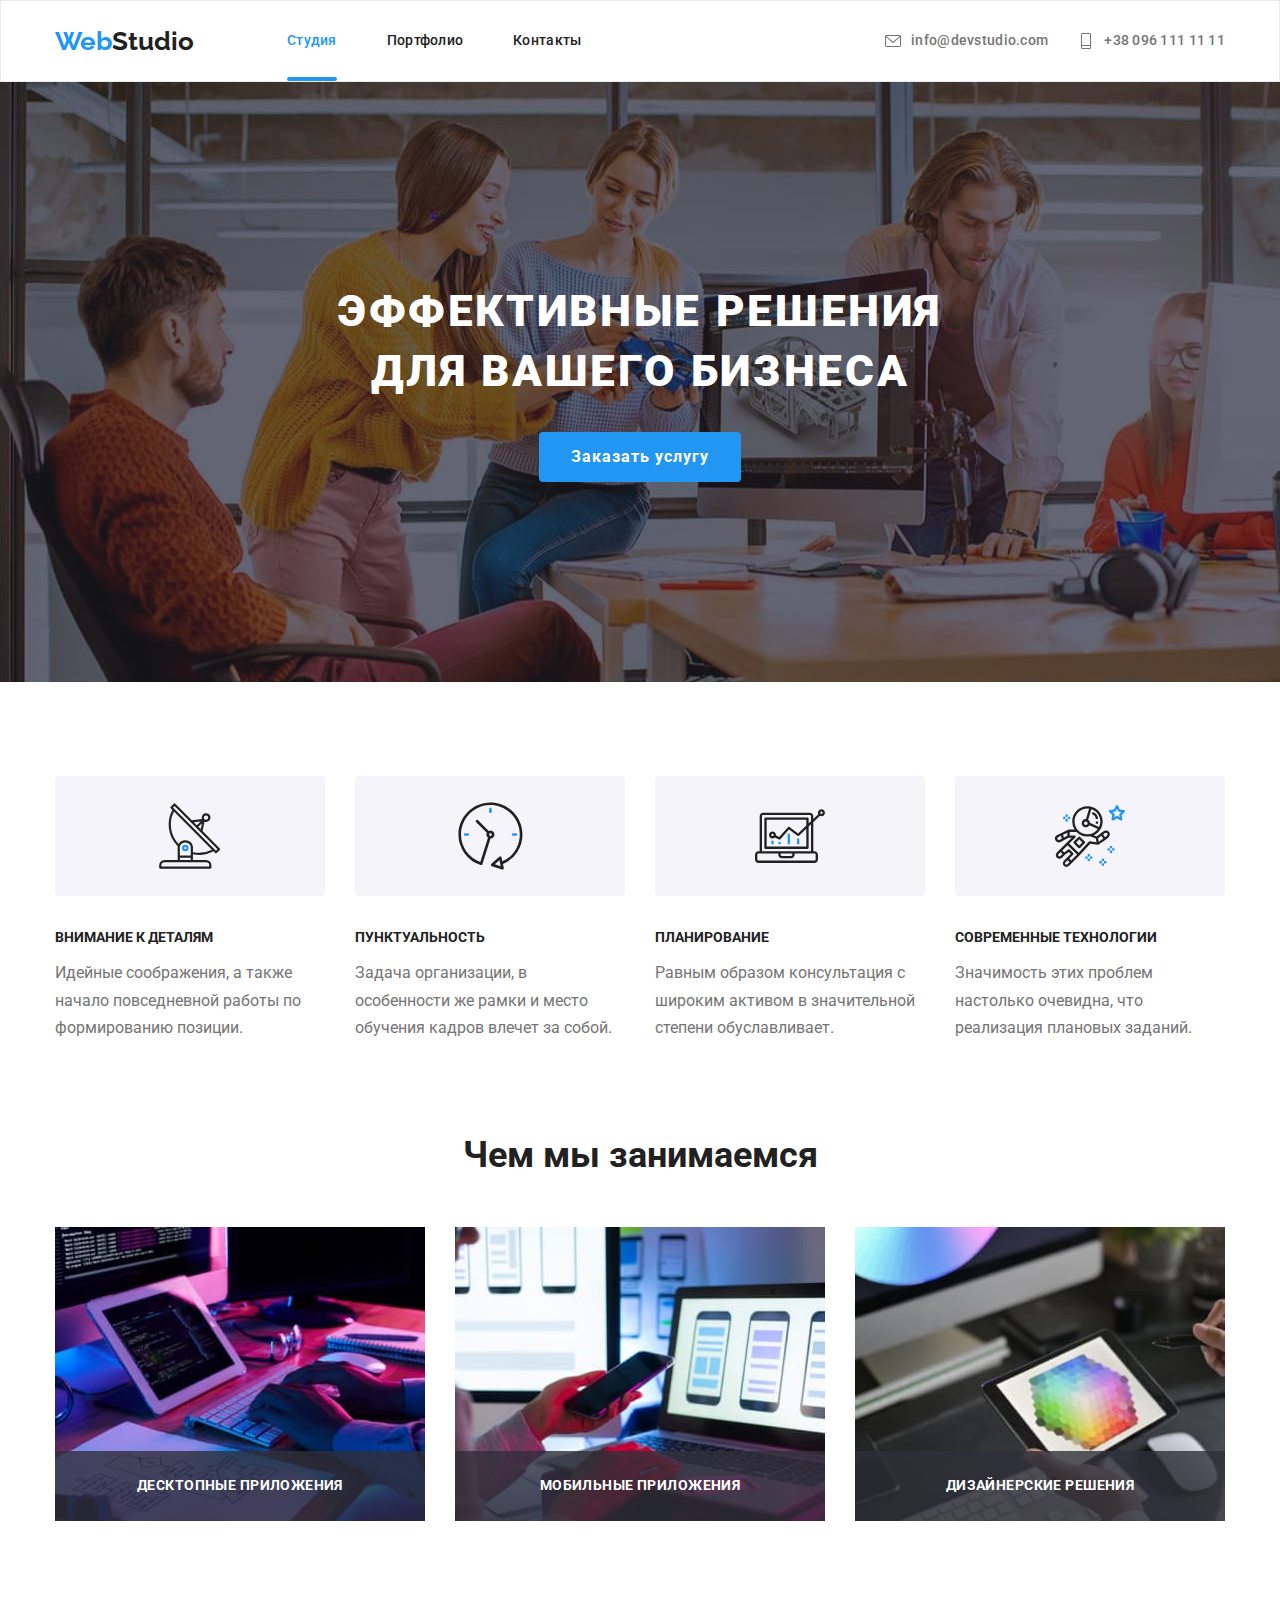
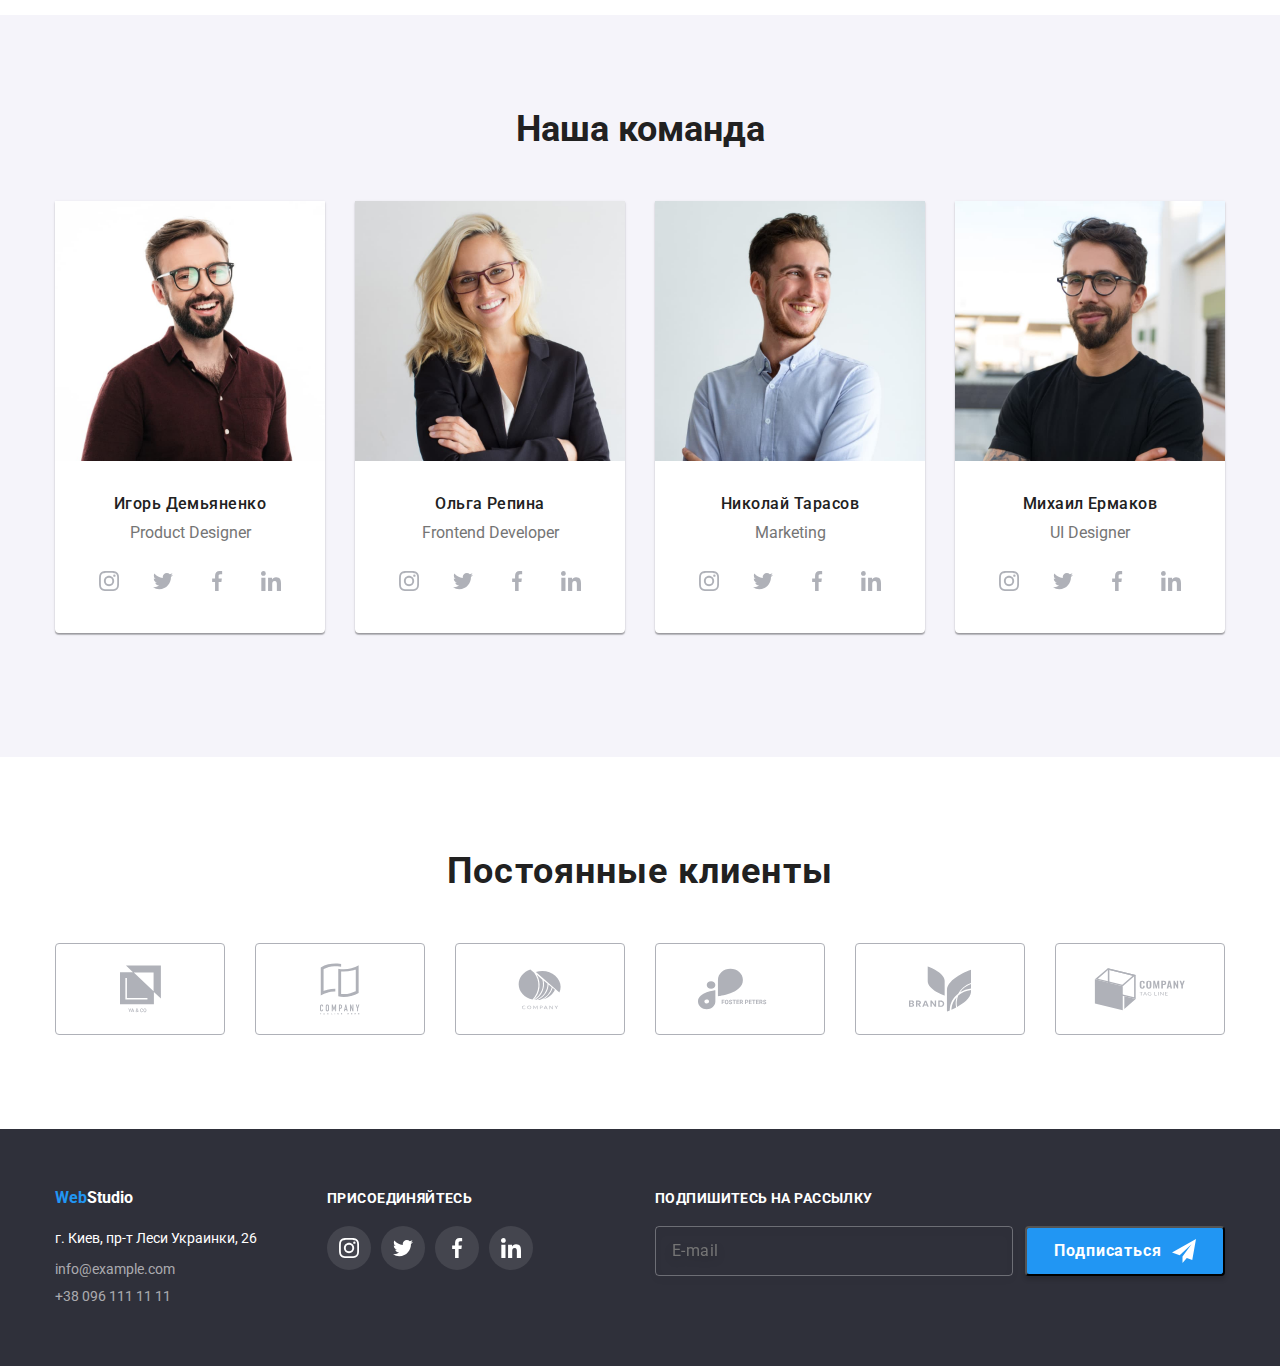
==== index.html @ fad398fa "ДЗ-7 (страница index)" ====
<!DOCTYPE html>
<html lang="ru">
<head>
    <meta charset="UTF-8">
    <meta http-equiv="X-UA-Compatible" content="IE=edge">
    <meta name="viewport" content="width=device-width, initial-scale=1.0">
    <title>WebStudio</title>
    <link href="https://fonts.googleapis.com/css2?family=Raleway:wght@700&family=Roboto:wght@400;500;700;900&display=swap"
     rel="stylesheet">
     <link rel="stylesheet" href="https://cdnjs.cloudflare.com/ajax/libs/modern-normalize/1.1.0/modern-normalize.min.css">
    <link rel="stylesheet" href="./css/styles.css" />
 </head>
            
     <body>
        <!-- Шапка сайта-->
        <header class="header">
            <div class="container page__container">
                <nav class="header__main-nav">
                        <a href="./index.html" class="header__logo"> <span class="header__logo-item">Web</span>Studio</a>

                        <ul class="header__site-nav">
                            <li class="site-nav__item"> <a href="./index.html" class="site-nav__link curent">Студия</a></li>
                            <li class="site-nav__item"> <a href="./portfolio.html" class="site-nav__link">Портфолио</a></li>
                            <li class="site-nav__item"> <a href="" class="site-nav__link">Контакты</a></li>
                        </ul>
                </nav> 

                <div class="contacts">
                    <ul class="header-contacts">
                        <li class="list">
                            <div class="mail">
                                <a href="mailto:info@devstudio.com" class="mail__link">
                                    <svg class="mail__icon" width="16" height="16">
                                        <use href="./images/symbol-defs.svg#icon-mail"></use>
                                    </svg>
                                    info@devstudio.com</a> 
                            </div>
                        </li>

                        <li class="list">
                            <div class="tel">
                                <a href="tel:+380961111111" class="tel__link">
                                    <svg class="tel__icon" width="16" height="16">
                                        <use href="./images/symbol-defs.svg#icon-tel"></use>
                                    </svg>
                                    +38 096 111 11 11
                                </a>
                            </div>
                        </li>
                    </ul>
                </div>
                
            </div>
        </header>
                
            <main>
                
            <!--Секция 1 (Hero)-->

                 <section class="hero">

                    <div class="container">

                        <h1 class="hero__title"> Эффективные решения для вашего бизнеса</h1>
                        <button data-modal-open type="button" class="hero__button">Заказать услугу</button>
                    </div>
                    
                 </section>

            <!--Секция 2: Преимущества компании-->

                <section class="benefits section">
                    
                    <div class="container">

                            <h2 class="benefits__title">Преимущества компании </h2>
                            <ul class="benefits__list list">
                                <li class="benefits__item">
                                    <div class="benefits__icon">
                                        <svg width="65.32" height="70">
                                            <use href="./images/symbol-defs.svg#icon-antena"></use>
                                        </svg>
                                    </div>
                                    <h3 class="benefits__subtitle">Внимание к деталям</h3>
                                    <p class="benefits__text">Идейные соображения, а также начало повседневной работы по формированию позиции.</p>
                                </li>
                            
                                <li class="benefits__item">
                                    <div class="benefits__icon">
                                        <svg width="66.96" height="70">
                                            <use href="./images/symbol-defs.svg#icon-clock"></use>
                                        </svg>
                                    </div>
                                    <h3 class="benefits__subtitle">Пунктуальность</h3>
                                    <p class="benefits__text">Задача организации, в особенности же рамки и место обучения кадров влечет за собой.</p>
                                </li>
                            
                                <li class="benefits__item">
                                    <div class="benefits__icon">
                                        <svg width="70" height="70">
                                            <use href="./images/symbol-defs.svg#icon-diagram"></use>
                                        </svg>
                                    </div>
                                    <h3 class="benefits__subtitle">Планирование</h3>
                                    <p class="benefits__text">Равным образом консультация с широким активом в значительной степени обуславливает.</p>
                                </li>
                            
                                <li class="benefits__item">
                                    <div class="benefits__icon">
                                        <svg width="70" height="70">
                                            <use href="./images/symbol-defs.svg#icon-astronaut"></use>
                                        </svg>
                                    </div>
                                    <h3 class="benefits__subtitle">Современные технологии</h3>
                                    <p class="benefits__text">Значимость этих проблем настолько очевидна, что реализация плановых заданий.</p>
                                </li> 
                            </ul>
                    </div>    
                </section>

               <!--Секция 3: Чем мы занимаемся-->

                <section class="feture section">

                    <div class="container">
                            <h2 class="feature__title">Чем мы занимаемся</h2>
                                <ul class="feature__list list">
                                    <li class="feature__pct">
                                        <div class="feature__card">
                                            <img src="./images/img1.jpg" class="feature__img" alt="картинка" width="370">
                                        
                                            <p class="feature__text">Десктопные приложения</p>
                                        </div>
                                    </li>
                                    <li class="feature__pct">
                                        <div class="feature__card">
                                            <img src="./images/img2.jpg" class="feature__img" alt="картинка" width="370">
                                            <p class="feature__text">Мобильные приложения</p>
                                        </div>
                                    </li>
                                    <li class="feature__pct">
                                        <div class="feature__card">
                                            <img src="./images/img3.jpg" class="feature__img" alt="картинка" width="370">
                                            <p class="feature__text">Дизайнерские решения</p>
                                        </div>
                                    </li>
                                </ul>
                    </div>

                </section>

            <!--Секция 3: Наша команда-->

                <section class="team section">

                     <div class="container">
                        <h2 class="team__title">Наша команда</h2>
                                <ul class="team__list list">
                                    <li class="team__item">
                                        <img src="./images/product-designer.jpg" alt="Product Designer" lang="en" width="270" class="team__pct">
                                        <h3 class="team__subtitle">Игорь Демьяненко</h3>
                                        <p class="team__contant" lang="en">Product Designer</p>
                                        <div class="social">
                                            <ul class="social__list">
                                                <li class="social__item">
                                                    <a href="" class="social__link">
                                                        <svg class="social__icon" width="20" height="20">
                                                            <use href="./images/symbol-defs.svg#icon-instagram"></use>
                                                        </svg>
                                                    </a>
                                                </li>
                                                <li class="social__item">
                                                    <a href="" class="social__link">
                                                            <svg class="social__icon" width="20" height="20">
                                                                <use href="./images/symbol-defs.svg#icon-twitter"></use>
                                                            </svg>
                                                    </a>
                                                </li>
                                                <li class="social__item">
                                                    <a href="" class="social__link">
                                                            <svg class="social__icon" width="20" height="20">
                                                                <use href="./images/symbol-defs.svg#icon-facebook"></use>
                                                            </svg>  
                                                    </a>
                                                </li>
                                                <li class="social__item">
                                                    <a href="" class="social__link">
                                                            <svg class="social__icon" width="20" height="20">
                                                                <use href="./images/symbol-defs.svg#icon-linkedin"></use>
                                                            </svg>
                                                        </a>
                                                </li>
                                            </ul>
                                        </div>
                                    </li>
                                    <li class="team__item">
                                        <img src="./images/frontend-developer.jpg" alt="Frontend Developer" lang="en" width="270" class="team__pct">
                                        <h3 class="team__subtitle">Ольга Репина</h3>
                                        <p class="team__contant" lang="en">Frontend Developer</p>
                                        <div class="social">
                                            <ul class="social__list">
                                                <li class="social__item">
                                                    <a href="" class="social__link">
                                                        <svg class="social__icon" width="20" height="20">
                                                            <use href="./images/symbol-defs.svg#icon-instagram"></use>
                                                        </svg>
                                                    </a>
                                                </li>
                                                <li class="social__item">
                                                    <a href="" class="social__link">
                                                        <svg class="social__icon" width="20" height="20">
                                                            <use href="./images/symbol-defs.svg#icon-twitter"></use>
                                                        </svg>
                                                    </a>
                                                </li>
                                                <li class="social__item">
                                                    <a href="" class="social__link">
                                                        <svg class="social__icon" width="20" height="20">
                                                            <use href="./images/symbol-defs.svg#icon-facebook"></use>
                                                        </svg>
                                                    </a>
                                                </li>
                                                <li class="social__item">
                                                    <a href="" class="social__link">
                                                        <svg class="social__icon" width="20" height="20">
                                                            <use href="./images/symbol-defs.svg#icon-linkedin"></use>
                                                        </svg>
                                                    </a>
                                                </li>
                                            </ul>
                                        </div>
                                    </li>
                                    <li class="team__item">
                                        <img src="./images/marketing.jpg" alt="Marketing" lang="en" width="270" class="team__pct">
                                        <h3 class="team__subtitle">Николай Тарасов</h3>
                                        <p class="team__contant" lang="en">Marketing</p>
                                        <div class="social">
                                            <ul class="social__list">
                                                <li class="social__item">
                                                    <a href="" class="social__link">
                                                        <svg class="social__icon" width="20" height="20">
                                                            <use href="./images/symbol-defs.svg#icon-instagram"></use>
                                                        </svg>
                                                    </a>
                                                </li>
                                                <li class="social__item">
                                                    <a href="" class="social__link">
                                                        <svg class="social__icon" width="20" height="20">
                                                            <use href="./images/symbol-defs.svg#icon-twitter"></use>
                                                        </svg>
                                                    </a>
                                                </li>
                                                <li class="social__item">
                                                    <a href="" class="social__link">
                                                        <svg class="social__icon" width="20" height="20">
                                                            <use href="./images/symbol-defs.svg#icon-facebook"></use>
                                                        </svg>
                                                    </a>
                                                </li>
                                                <li class="social__item">
                                                    <a href="" class="social__link">
                                                        <svg class="social__icon" width="20" height="20">
                                                            <use href="./images/symbol-defs.svg#icon-linkedin"></use>
                                                        </svg>
                                                    </a>
                                                </li>
                                            </ul>
                                        </div>
                                    </li>
                                    <li class="team__item">
                                        <img src="./images/ui-designer.jpg" alt="UI Designer" lang="en" width="270" class="team__pct">
                                        <h3 class="team__subtitle">Михаил Ермаков</h3>
                                        <p class="team__contant" lang="en">UI Designer</p>
                                        <div class="social">
                                            <ul class="social__list">
                                                <li class="social__item">
                                                    <a href="" class="social__link">
                                                        <svg class="social__icon" width="20" height="20">
                                                            <use href="./images/symbol-defs.svg#icon-instagram"></use>
                                                        </svg>
                                                    </a>
                                                </li>
                                                <li class="social__item">
                                                    <a href="" class="social__link">
                                                        <svg class="social__icon" width="20" height="20">
                                                            <use href="./images/symbol-defs.svg#icon-twitter"></use>
                                                        </svg>
                                                    </a>
                                                </li>
                                                <li class="social__item">
                                                    <a href="" class="social__link">
                                                        <svg class="social__icon" width="20" height="20">
                                                            <use href="./images/symbol-defs.svg#icon-facebook"></use>
                                                        </svg>
                                                    </a>
                                                </li>
                                                <li class="social__item">
                                                    <a href="" class="social__link">
                                                        <svg class="social__icon" width="20" height="20">
                                                            <use href="./images/symbol-defs.svg#icon-linkedin"></use>
                                                        </svg>
                                                    </a>
                                                </li>
                                            </ul>
                                        </div>
                                    </li>
                                </ul>
                        </div>

                </section>

                <section class="clients section">
                    <div class="container">
                            <h2 class="clients__title">Постоянные клиенты</h2>
                        
                            <ul class="clients__list">
                                <li class="clients__item">
                                    <a href="client1" class="client__link">
                                        <svg class="clients-icon" width="41" >
                                            <use href="./images/symbol-defs.svg#icon-company1"></use>
                                        </svg>
                                    </a>
                                </li>
                                <li class="clients__item">
                                    <a href="client2" class="client__link">
                                        <svg class="clients-icon" width="40">
                                            <use href="./images/symbol-defs.svg#icon-company2"></use>
                                        </svg>
                                    </a>
                                </li>
                                <li class="clients__item">
                                    <a href="client3" class="client__link">
                                        <svg class="clients-icon" width="43.46">
                                            <use href="./images/symbol-defs.svg#icon-company3"></use>
                                        </svg>
                                    </a>
                                </li>
                                <li class="clients__item">
                                    <a href="client4" class="client__link">
                                        <svg class="clients-icon" width="84.44">
                                            <use href="./images/symbol-defs.svg#icon-company4"></use>
                                        </svg>
                                    </a>
                                </li>
                                <li class="clients__item">
                                    <a href="client5" class="client__link">
                                        <svg class="clients-icon" width="62.54">
                                            <use href="./images/symbol-defs.svg#icon-company5"></use>
                                        </svg>
                                    </a>
                                </li>
                                <li class="clients__item">
                                    <a href="client6" class="client__link">
                                        <svg class="clients-icon" width="93.79">
                                            <use href="./images/symbol-defs.svg#icon-company6"></use>
                                        </svg>
                                    </a>
                                </li>
                            </ul>
                        </div>

                </section>

             </main>
                
            <!--Футер-->

            <footer class="footer">

                <div class="container footer__container">
                        <div class="footer__footer-contacts">
                            <a class="footer__logo" href="./index.html"> <span class="footer__logo--white">Web</span>Studio</a>
                            <address>
                                <p class="footer__adress">г. Киев, пр-т Леси Украинки, 26</p>
                                
                                <ul class="footer__list">
                                    <li class="footer__mail"><a href="info@example.com" class="footer__mail--item">info@example.com</a></li>
                                    <li class="footer__tel"><a href="tel:+380961111111" class="footer__tel--item"> +38 096 111 11 11</a></li>
                                </ul>
                            </address>
                        </div>

                        <div class="footer__social">
                            <p class="footer__social--title">Присоединяйтесь</p>

                                
                                    <ul class="footer__social--list list">
                                        <li class="footer__social--item">
                                            <a href="" class="footer__social--link">
                                                <svg class="footer__social--icon" width="20" height="20">
                                                    <use href="./images/symbol-defs.svg#icon-instagram2"></use>
                                                </svg>
                                            </a>
                                        </li>
                                        
                                        <li class="footer__social--item">
                                            <a href="" class="footer__social--link">
                                                <svg class="footer__social--icon" width="20" height="20">
                                                    <use href="./images/symbol-defs.svg#icon-twitter2"></use>
                                                </svg>
                                            </a>
                                        </li>
                            
                                        <li class="footer__social--item">
                                            <a href="" class="footer__social--link">
                                                <svg class="footer__social--icon" width="20" height="20">
                                                    <use href="./images/symbol-defs.svg#icon-facebook"></use>
                                                </svg>
                                            </a>
                                        </li>
                                        
                                        <li class="footer__social--item">
                                            <a href="" class="footer__social--link">
                                                <svg class="footer__social--icon" width="20" height="20">
                                                    <use href="./images/symbol-defs.svg#icon-linkedin2"></use>
                                                </svg>
                                            </a>
                                        </li>
                                    </ul>
                                
                        </div>
                            <form>
                                <div class="footer__form">
                                    <div class="footer__sign">
                                        <strong class="footer__label">подпишитесь на рассылку</strong>
                                        <input type="email" name="email" id="sign-form" class="footer__input" placeholder="E-mail">
                                    </div>
                                    <button type="submit" class="footer__button">Подписаться
                                        <svg width="24" height="24" class="footer__icon">
                                            <use href="./images/symbol-defs.svg#icon-send"></use>
                                        </svg>
                                    </button>
                                </div>
                            </form>
                </div>
                
            </footer>

            <div data-modal class="backdrop is-hidden">
                <div class="modal">
                        <form class="form">
                            
                                <p class="modal-title">Оставьте свои данные, мы вам перезвоним</p>

                                <div class="form-field">
                                    <label for="name"> Имя</label>
                                    <input type="text" name="name" id="name" class="form-input">
                                    <svg class="modal-icon" width="18" height="18">
                                        <use href="./images/symbol-defs.svg#icon-person-black"></use>
                                    </svg>
                                </div>
                                <div class="form-field">
                                    <label for="tel">Телефон</label>
                                    <input type="tel" name="tel" id="tel" class="form-input">
                                    <svg class="modal-icon" width="18" height="18">
                                        <use href="./images/symbol-defs.svg#icon-phone-black"></use>
                                    </svg>
                                </div>
                                <div class="form-field">
                                    <label for="email">Почта</label>
                                    <input type="email" name="email" id="email" class="form-input">
                                    <svg class="modal-icon" width="18" height="18">
                                        <use href="./images/symbol-defs.svg#icon-email-black"></use>
                                    </svg>
                                </div>

                                <div class="form-field comment-input">
                                    <label for="comment">Коментарий</label>
                                    <textarea name="comment" id="comment" cols="30" rows="10" placeholder="Введите текст" class="comment-field"></textarea>
                                </div>

                                <div class="policy">
                                    <label class="policy-label">
                                        <input type="checkbox" class="checkbox" name="policy" value="policy">
                                        <span class="icon"></span>
                                        Соглашаюсь с рассылкой и принимаю&nbsp;
                                        <a href="" class="policy-link">Условия договора</a>
                                            
                                    </label>
                                </div>
                                
                                <button type="submit" class="submit-button">Отправить</button>
                        </form>

                    <button data-modal-close class="modal-button">
                        <svg class="icon-close" width="11" height="11">
                            <use href="./images/symbol-defs.svg#icon-close"></use>
                        </svg>
                    </button>

                </div>
            </div>

            <script src="./js/modal.js"></script>
     </body>

</html>
---- css/styles.css ----
:root {
  --primary-text-color: #757575;
  --title-text-color: #212121;
  --accent-color: #2196f3;
  --hero-title-color: #ffffff;
  --accent-background-color: #2f303a;
  --secondary-background-color: #f5f4fa;
  --link-color:rgba(255, 255, 255, 0.6);
  --header-border-color:#ECECEC;
  --svg-color:#AFB1B8;
  --card-border-color: #EEEEEE;

  --timing-function: cubic-bezier(0.4, 0, 0.2, 1);
  --transition-duration: 250ms;
}

html {
  box-sizing: border-box;
}

*::before,
*::after {
  box-sizing: inherit;
}

.container {
  width: 1200px;
  padding-left: 15px;
  padding-right: 15px;
  margin-left: auto;
  margin-right: auto;
}



* body {
  color: var(--primary-text-color);
  background-color: var(--hero-title-color);

  font-family: roboto, sans-serif;
  font-size: 16px;
}

.list {
  list-style: none;
} 

.section {
  padding-top: 94px;
  padding-bottom: 94px;

}

/* ----------Logo--------- */

.header__logo {
color: var(--title-text-color);
font-family: raleway;

font-weight: 700;
font-size: 26px;
line-height: 1.19;
text-decoration: none;

padding-top: 24px;
padding-bottom: 24px;
}

.header__logo-item {
  color: var(--accent-color);
}

/* ------------site-nav------------- */

.page__container {
  display: flex;
  align-items: center;
}

.header__site-nav {

  display: flex;
  
  margin-left: 93px;
  margin-top: 0px;
  margin-bottom: 0px;
  padding-left: 0px;

  list-style: none;
}

.site-nav__link {

  position: relative;
  transition-property: color;
  transition-duration: var(--transition-duration);
  transition-timing-function: var(--timing-function);

  display: block;
  padding-top: 32px;
  padding-bottom: 32px;

  color: var(--title-text-color);

  font-weight: 500;
  font-size: 14px;
  line-height: 1.14;
  letter-spacing: 0.02em;
  text-decoration: none;
}

.site-nav__link.curent::after {

  content: '';
  display: block;
  background-color: var(--accent-color);
  width: 100%;
  height: 4px;
  border-radius: 2px;

  position: absolute;
  left: 0px;
  bottom: 0px;
}

.header_site-nav .item:not(:last-child) {
  margin-right: 50px;
}

.site-nav__item:not(:last-child) {
  margin-right: 50px;
}

.header__main-nav {
  display: flex;
  align-items: center;
}

.site-nav__link:hover,
.site-nav__link:focus,
.site-nav__link.curent {
  color: var(--accent-color);
}

/* -------------Header-contacts-------------- */


.header-contacts {
  display: flex;
  list-style: none;
  align-items: center;
  fill: var(--primary-text-color);
  
  margin-top: 0px;
  margin-bottom: 0px;
  padding-left: 0px;
}

.mail__link,
.tel__link {
  color: var(--primary-text-color);

  font-weight: 500;
  font-size: 14px;
  line-height: 1.14px;
  letter-spacing: 0.02em;
  text-decoration: none;
  

  display: flex;
  align-items: center;

  padding-top: 32px;
  padding-bottom: 32px;

  transition-property: color;
  transition-duration: 250ms;
  transition-timing-function: var(--timing-function);
}

.mail {
  margin-right: 30px;
}

.mail__icon {
  margin-right: 10px;
  fill: currentColor;
 }
 
 .tel__icon {
   margin-right: 10px;
   fill: currentColor;
 }

  .mail__link:hover,
  .mail__link:focus,
  .tel__link:hover,
  .tel__link:focus {
  color: var(--accent-color);
}

.tel__icon, .mail__icon:hover,
.tel__icon, .mail__icon:focus {
  fill: currentColor;
}

.header {
  border: 1px solid var(--header-border-color);
}

.contacts {
  margin-left: auto;
}



/* --------------------Hero------------------ */

.hero {
  background-image: linear-gradient(
    rgba(47, 48, 58, 0.4),
    rgba(47, 48, 58, 0.4)
  ),
  url(../images/hero-background.jpg);

  max-width: 1600px;
  
  margin: 0 auto;
  text-align: center;
  padding-top: 200px;
  padding-bottom: 200px;

  background-size: cover;
  background-repeat: no-repeat;
} 


.hero__title {
  color: var(--hero-title-color);

  font-weight: 900;
  font-size: 44px;
  line-height: 1.36;
  text-align: center;
  letter-spacing: 0.06em;
  width: 696px;

  margin-top: 0px;
  margin-bottom: 30px;
  margin-left: auto;
  margin-right: auto;

  text-transform: uppercase;
} 

/*----------------- Hero buton ----------------*/


.hero__button {
  color: var(--hero-title-color);
  background-color: var(--accent-color);
  
  font-family: Roboto;
  font-weight: 700;
  font-size: 16px;
  line-height: 1.87;
  letter-spacing: 0.06em;
  border-radius: 4px;
  border: none;
  

  padding-left: 32px;
  padding-right: 32px;
  padding-top: 10px;
  padding-bottom: 10px;

  cursor: pointer;
}

/* -----------------преимущества ---------------*/

.benefits__title {
  display: none;
}

.benefits__list {
  display: flex;
  justify-content: center;

  margin-top: 0px;
  margin-bottom: 0px;
  padding-left: 0px;
  padding-right: 0px;
}

.benefits__item {
  width: 270px;
}

.benefits__item:not(:last-child) {
  margin-right: 30px;
}

  .benefits__subtitle {
    color: var(--title-text-color);
    
    margin-top: 0px;
    margin-bottom: 10px;

    font-size: 14px;
    line-height: 1.7;

    text-transform: uppercase;
  }

  .benefits__text {
    margin-top: 0px;
    margin-bottom: 0px;
  
    line-height: 1.71;
  }

  .benefits__icon {
    display: flex;
    justify-content: center;
    align-items: center;

    width: 270px;
    height: 120px;
    background-color: var(--secondary-background-color);
  
    margin-bottom: 30px;
  
    border-radius: 4px;
  }
  

/*----------- чем мы занимаемся ---------------*/

.feture {
  padding-top: 0px;
}

.feature__title {
  margin-top: 0px;
  margin-bottom: 50px;

  color: var(--title-text-color);

  font-weight: 700;
  font-size: 36px;
  line-height: 1.16;
  text-align: center;
}

.feature__list {
  display: flex;

  margin-top: 0px;
  margin-bottom: 0px;
  padding-left: 0px;
  padding-right: 0px;
}

.feature__pct {
  margin-right: 30px;
}

.feature__pct:nth-last-child(-n + 1) {
  margin-right: 0px;
}

.feature__img {
  display: block;
  max-width: 100%;
  height: auto;
}

.feature__card {
  position: relative;
  display: flex;
}

.feature__text {
  display: flex;
  justify-content: center;
  align-items: center;

  position: absolute;
  bottom: 0;
  background-color: rgba(47, 48, 58, 0.8);
  width: 370px;
  height: 70px;
  margin-top: 0px;
  margin-bottom: 0px;
  width: 100%;


  font-weight: 700;
  font-size: 14px;
  line-height: 1.14;
  letter-spacing: 0.03em;
  text-transform: uppercase;
  color: var(--hero-title-color)
}


/* -------------Наша команда----------- */

.team {
  background-color: var(--secondary-background-color);
}

.team__title {
  margin-top: 0px;
  margin-bottom: 50px;
  text-align: center;

  color: var(--title-text-color);

  font-weight: 700;
  font-size: 36px;
  line-height: 1.16;
}

.team__list {
  display: flex;
  justify-content: center;
  text-align: center;
 
  margin-top: 0px;
  margin-bottom: 0px;
  padding-left: 0px;

  padding-bottom: 30px;
}

.team__item {
  padding-bottom: 30px;
  box-shadow: 0px 1px 3px rgba(0, 0, 0, 0.12),
  0px 1px 1px rgba(0, 0, 0, 0.14),
  0px 2px 1px rgba(0, 0, 0, 0.2);
  border-radius: 0px 0px 4px 4px;
  background-color: var(--hero-title-color);
}

.team__item:not(:last-child) {
  margin-right: 30px;
}

  .team__subtitle {
    margin-bottom: 10px;
    margin-top: 0px;

    color: var(--title-text-color);
  
    font-weight: 500;
    font-size: 16px;
    line-height: 1.18;
    text-align: center;
    letter-spacing: 0.03em;
  }

  .team__contant {
    font-weight: 400;
    font-size: 16px;
    line-height: 1.18;
    margin-top: 0px;
    margin-bottom: 16px;
  }

  .team__pct {
    margin-bottom: 30px;
  }

  .social__list {
    display: flex;
    justify-content: center;
    padding-left: 0px;
    list-style: none;
  }

  .social__item + .social__item {
    margin-left: 10px;
    }

    .social__link {
      width: 44px;
      height: 44px;
      border-radius: 50%;
      display: flex;
      align-items: center;
      justify-content: center;
      color: var(--svg-color);
    
      transition-property: color, background-color;
      transition-duration: var(--transition-duration);
      transition-timing-function: var(--timing-function);
    }

    .social__icon {
      fill:currentColor;
    }

    .social__link:hover,
    .social__link:focus {
    background-color: var(--accent-color);
    color: var(--hero-title-color);
    }

/* ----------Section clietns-------- */

.clients__title {
  margin-top: 0px;
  margin-bottom: 50px;

  font-weight: 700;
  font-size: 36px;
  line-height: 1.16;
  text-align: center;
  letter-spacing: 0.03em;

  color: var(--title-text-color);
}

.clients__list {
  display: flex;
  justify-content: center;
  list-style: none;

  margin-top: 0px;
  margin-bottom: 0px;
  padding-left: 0px;
}

.clients__item {
  margin-right: 30px;
  margin-top: 0px;
  margin-bottom: 0px;
}

.clients__item:last-child {
  margin-right: 0px;
}

.client__link {
  transition-property: border, color;
  transition-duration: var(--transition-duration);
  transition-timing-function: var(--timing-function);
  
  display: flex;
  justify-content: center;
  
  width: 170px;
  height: 92px;
  left: 215px;
  top: 2493px;
  
  color: var(--svg-color);
  border: 1px solid var(--svg-color);
  border-radius: 4px;
  }

  .clients-icon {
    fill: currentColor;
  }

  .client__link:hover,
  .client__link:focus {
  border-color: var(--accent-color);
  color:var(--accent-color);
  }


/*---------------- Футер -------------*/


.footer {
  background-color: var(--accent-background-color);
  padding-top: 60px;
  padding-bottom: 60px;
}

.footer__container {
  display: flex;
  align-items: baseline;
}

.footer__logo {
  font-weight: 700;
  text-decoration: none;
  color: var(--hero-title-color);
  display: inline-block;

  margin-top: 0px;
  margin-bottom: 20px;
  padding-top: 0px;
  padding-bottom: 0px;

  margin-top: 0px;
}

.footer__logo--white {
  color: var(--accent-color);
  margin-top: 0px;
}

.footer__adress {
  color: var(--hero-title-color);

  font-style: normal;
  font-weight: 400;

  font-size: 14px;
  line-height: 1.7;

  margin-top: 0px;
  margin-bottom: 9px;
}

.footer__list {
  margin-top: 0px;
  margin-bottom: 0px;
  list-style: none;
  padding-left: 0px;
}

.footer__mail--item,
.footer__tel--item {
  display: inline-block;
  transition-property: color;
  transition-duration: var(--transition-duration);
  transition-timing-function: var(--timing-function);

  color: var(--link-color);

  font-style: normal;
  font-weight: 400;

  font-size: 14px;
  line-height: 1.17;

  text-decoration: none;
}

.footer__mail--item:hover,
.footer__mail--item:focus {
  color: var(--accent-color);
}

.footer__tel--item:hover,
.footer__tel--item:focus {
  color: var(--accent-color);
}

.footer__mail {
  margin-bottom: 9px;
}

.footer__footer-contacts {
  margin-right: 70px;
  }

.footer__social {
  justify-content: center;
  margin-right: auto;
}

.footer__social--title {
  color: var(--hero-title-color);

  font-weight: 700;
  font-size: 14px;
  line-height: 16px;
  letter-spacing: 0.03em;
  text-transform: uppercase;

  margin-top: 0px;
  margin-bottom: 20px;
}

.footer__social--list {
  display: flex;
  
  margin-top: 0px;
  margin-bottom: 0px;
  padding-left: 0px;
}

.footer__social--link {
  display: flex;
  align-items: center;
  justify-content: center;

  transition-property: background-color;
  transition-duration: var(--transition-duration);
  transition-timing-function: var(--timing-function);

  width: 44px;
  height: 44px;
  border-radius: 50%;

  cursor: pointer;

  background-color: rgba(255, 255, 255, 0.1);
}

.footer__social--link:hover,
.footer__social--link:focus {
  background-color: var(--accent-color);
}

.footer__social--item:not(:last-child) {
  margin-right: 10px;
}

.footer__social--item {
  justify-content: center;
  margin-right: auto;
}

.footer__social--icon {
  fill: var(--hero-title-color);
}

.footer__form {
  display: flex;
  align-items: flex-end;
}

.footer__sign {
  width: 358px;
}

.footer__label {
  display: block;
  color: var(--hero-title-color);
  margin-bottom: 20px;

  font-weight: 700;
  font-size: 14px;
  line-height: 16px;
  letter-spacing: 0.03em;
  text-transform: uppercase;
}

.footer__input {
  padding-left: 16px;
  
   width: 358px;
   height: 50px;
  
   background-color: transparent;
   border: 1px solid rgba(255, 255, 255, 0.3);
   box-sizing: border-box;
   filter: drop-shadow(0px 4px 4px rgba(0, 0, 0, 0.15));
   border-radius: 4px;
   color: var(--hero-title-color);
  }

  .footer__input::placeholder {
    font-size: 16px;
    line-height: 1.25;
    letter-spacing: 0.03em;
  }

  .footer__button {
    display: flex;
    align-items: center;
    justify-content: center;
    margin-left: 12px;
    margin-top: 0px;
    margin-bottom: 0px;
    padding: 0 0;
  
    width: 200px;
    height: 50px;
  
    font-weight: 700;
    font-size: 16px;
    line-height: 1.87;
    letter-spacing: 0.06em;
  
    color: var(--hero-title-color);
    background-color: var(--accent-color);
  
    box-shadow: 0px 4px 4px rgba(0, 0, 0, 0.15);
    border-radius: 4px;
  
    cursor: pointer;
  }
  
  .footer__icon {
    margin-left: 10px;
  }



/* .footer {
  background-color: var(--accent-background-color);

  padding-top: 60px;
  padding-bottom: 60px;
}

.footer .logo {
  font-weight: 700;
  text-decoration: none;
  color: var(--hero-title-color);
  display: inline-block;

  margin-top: 0px;
  margin-bottom: 20px;
  padding-top: 0px;
  padding-bottom: 0px;
}

.logo-item {
  color: var(--accent-color);
  margin-top: 0px;
}

.footer-list {
  margin-top: 0px;
  margin-bottom: 0px;
  list-style: none;
  padding-left: 0px;
}

.adress {
  color: var(--hero-title-color);

  font-style: normal;
  font-weight: 400;

  font-size: 14px;
  line-height: 1.7;

  margin-top: 0px;
  margin-bottom: 9px;
}

.footer .mail,
.tel {
  transition-property: color;
  transition-duration: var(--transition-duration);
  transition-timing-function: var(--timing-function);

  color: var(--link-color);

  font-style: normal;
  font-weight: 400;

  font-size: 14px;
  line-height: 1.17;

  display: inline-block;
}

.footer .mail:hover,
.footer .mail:focus {
  color: var(--accent-color);
}

.footer .tel:hover,
.footer .tel:focus {
  color: var(--accent-color);
}

.footer-mail {
  margin-bottom: 9px;
}



.footer-header {
  color: var(--hero-title-color);

  font-weight: 700;
  font-size: 14px;
  line-height: 16px;
  letter-spacing: 0.03em;
  text-transform: uppercase;

  margin-top: 0px;
  margin-bottom: 20px;
}

.footer-soc-list {
  display: flex;
  
  margin-top: 0px;
  margin-bottom: 0px;
  padding-left: 0px;
}

.footer-soc-link {
    transition-property: background-color;
    transition-duration: var(--transition-duration);
    transition-timing-function: var(--timing-function);

    width: 44px;
    height: 44px;
    border-radius: 50%;
    
    display: flex;
    align-items: center;
    justify-content: center;
    cursor: pointer;

    background-color: rgba(255, 255, 255, 0.1);
}

.footer-soc-link:hover,
.footer-soc-link:focus {
  background-color: var(--accent-color);
}

.footer-link-items:not(:last-child) {
  margin-right: 10px;
}

.footer-soc-items {
  justify-content: center;
  margin-right: auto;
}

.footer-container {
  display: flex;
  align-items: baseline;
}

.footer-contacts {
margin-right: 70px;
}

.footer-soc-icon {
  fill: var(--hero-title-color);
}

.sign-button {
  display: flex;
  align-items: center;
  justify-content: center;
  margin-left: 12px;
  margin-top: 0px;
  margin-bottom: 0px;
  padding: 0 0;

  width: 200px;
  height: 50px;

  font-weight: 700;
  font-size: 16px;
  line-height: 1.87;
  letter-spacing: 0.06em;

  color: var(--hero-title-color);
  background-color: var(--accent-color);

  box-shadow: 0px 4px 4px rgba(0, 0, 0, 0.15);
  border-radius: 4px;

  cursor: pointer;
}

.sign-icon {
  margin-left: 10px;
}

.footer-form {
  display: flex;
  align-items: flex-end;
}

.sign-form {
  width: 358px;
}

.call-to-action {
  display: block;
  color: var(--hero-title-color);
  margin-bottom: 20px;

  font-weight: 700;
  font-size: 14px;
  line-height: 16px;
  letter-spacing: 0.03em;
  text-transform: uppercase;
}

.sign-input {
padding-left: 16px;

 width: 358px;
 height: 50px;

 background-color: transparent;
 border: 1px solid rgba(255, 255, 255, 0.3);
 box-sizing: border-box;
 filter: drop-shadow(0px 4px 4px rgba(0, 0, 0, 0.15));
 border-radius: 4px;
 color: var(--hero-title-color);
}

.sign-form input::placeholder {
  font-size: 16px;
  line-height: 1.25;
  letter-spacing: 0.03em;
}
 */


/* --------------Portfolio -----------------*/

.portfolio-title {
  display: none;
}

/* -------------Кнопки ---------------*/

.button-list {
  display: flex;
  justify-content: center;

}

.button-list {
  list-style: none;
  margin-top: 0px;
  margin-bottom: 50px;
  padding-left: 0px;
  padding-right: 0px;
  }


.portfolio-button-list:not(:last-child) {
  margin-right: 8px;
}

.button-item {
  color: var(--title-text-color);
  cursor: pointer;
  background-color: var(--secondary-background-color);

  font-family: Roboto;
  font-weight: 500;
  font-size: 16px;
  line-height: 1.62;

  border-radius: 4px;
  padding-left: 22px;
  padding-right: 22px;
  padding-top: 6px;
  padding-bottom: 6px;

  border: none;

  transition-property: background-color, color, box-shadow;
  transition-duration: var(--transition-duration);
  transition-timing-function: var(--timing-function);
}


.button-item:focus,
.button-item:hover {
  color: var(--hero-title-color);
  background-color: var(--accent-color);
  box-shadow: 0px 3px 1px rgba(0, 0, 0, 0.1),
  0px 1px 2px rgba(0, 0, 0, 0.08),
  0px 2px 2px rgba(0, 0, 0, 0.12);
  border-radius: 4px;
}

.button-item.curent {
  color: var(--hero-title-color);
  background-color: var(--accent-color);
}

/* ---------Портфолио - карточки-------- */

.card-list {
  display: flex;
  flex-wrap: wrap;
  list-style: none;
  
  margin-top: 0px;
  margin-bottom: 0px;
  margin-left: 0px;
  padding-left: 0px;
}

.card-item {
  width: 370px;
  margin-right: 30px;
  margin-bottom: 30px;

  box-sizing: border-box;
}

.card-item:nth-child(3n) {
  margin-right: 0px;
}

.card-item:nth-last-child(-n + 3) {
  margin-bottom: 0px;
}

.card-pct {
  max-width: 100%;
  display: block;
  height: auto;

  margin: 0px;
  
}

.card-title {
  color: var(--title-text-color);

  font-weight: 700;
  font-size: 18px;
  line-height: 2;
  letter-spacing: 0.06em;

  margin-top: 0px;
  margin-bottom: 4px;
}

.card-text {
  font-size: 16px;
  line-height: 1.87;

  margin-top: 0px;
  margin-bottom: 0px;

  color: var(--primary-text-color);
}

.card-text-item {
border-left: 1px solid var(--card-border-color);
border-right: 1px solid var(--card-border-color);
border-bottom: 1px solid var(--card-border-color);

padding-top: 20px;
padding-bottom: 20px;
padding-left: 24px;
padding-right: 24px;
}

.card-link {
  list-style: none;
  text-decoration: none;
  display: block;

  transition-property: box-shadow;
  transition-duration: var(--transition-duration);
  transition-timing-function: var(--timing-function);
}

.card-link:hover,
.card-link:focus {
  background: var(--hero-title-color);
  box-sizing: border-box;
  box-shadow: 0px 1px 1px rgba(0, 0, 0, 0.12),
  0px 4px 4px rgba(0, 0, 0, 0.06),
  1px 4px 6px rgba(0, 0, 0, 0.16);
}

.product-thumb {
  position: relative;
  overflow: hidden;
}

.product-overlay {
  position: absolute;
  
  width: 100%;
  height: 100%;
  bottom: 0;
  background-color:rgba(33, 150, 243, 0.9);

  transition-property: visibility, transform;
  transform: translateY(100%);
  transition-duration: var(--transition-duration);
  transition-timing-function: var(--timing-function);
  visibility: hidden;
}

.product-description {
  display: flex;
  position: absolute;

  width: 100%;
  height: 100%;
  margin: 0;
  padding: 63px 24px;

  font-size: 18px;
  line-height: 1.55;
  letter-spacing: 0.03em;
  color: var(--hero-title-color);
  }
  
  .card-link:hover .product-overlay {
    transform: translateY(0);
    visibility: visible;
  }

  .card-link:focus .product-overlay {
    transform: translateY(0);
    visibility: visible;
  }

/* ---------Модальное окно------- */

.backdrop {
  position: fixed;
  top: 0;
  left: 0;
  width: 100%;
  height: 100%;
  background-color: rgba(0, 0, 0, 0.2);
}

.backdrop.is-hidden {
  opacity: 0;
  pointer-events: none;
  visibility: hidden;
  transition-timing-function: var(--timing-function);
  transition-duration: var(--transition-duration);
}

.backdrop.is-hidden .modal {
  transform: translate(-50%, -50%) scale(0.7);
}

.modal {
  transition-property: transform, scale;
  transition-duration: 250ms;
  animation-timing-function: var(--timing-function);

  position: absolute;
  top: 50%;
  left: 50%;
  transform: translate(-50%, -50%) scale(1);

  padding: 40px;
  width: 528px;
  min-height: 581px;
  background-color: var(--hero-title-color);

  background: var(--hero-title-color);
  box-shadow: 0px 1px 3px rgba(0, 0, 0, 0.12),
  0px 1px 1px rgba(0, 0, 0, 0.14),
  0px 2px 1px rgba(0, 0, 0, 0.2);
  border-radius: 4px;
}

/* -----------Форма-------------- */


.modal-button {
  transition-property: fill;
  transition-duration: 250ms;
  animation-timing-function: var(--timing-function);

  position: absolute;
  top: 8px;
  right: 8px;

  cursor: pointer;

  margin: 0px;
  padding: 0px;
  width: 30px;
  height: 30px;
  border-radius: 50%;
  background-color: var(--hero-title-color);
  border: 1px solid rgba(0, 0, 0, 0.1);
}

.modal-button:hover,
.modal-button:focus {
  fill: var(--accent-color);
}

.modal-title {
  margin-top: 0px;
  margin-bottom: 12px;

  font-weight: 700;
  font-size: 20px;
  line-height: 1.15;
  text-align: center;
  letter-spacing: 0.03em;
  color: var(--title-text-color);
}

textarea {
  resize: none;
}

/* --------------Формы подписки----------------- */


.form-field {
  display: flex;
  flex-direction: column;
  margin-bottom: 10px;
  position: relative;
}

.form-field input {
  transition-property: border-color;
  transition-duration: 250ms;
  animation-timing-function: var(--timing-function);

  margin-top: 0px;
  margin-bottom: 0px;
  
  width: 448px;
  height: 40px;

  border: 1px solid rgba(33, 33, 33, 0.2);
  box-sizing: border-box;
  border-radius: 4px;
}

.form-input {
  padding-left: 42px;
}

.form-field label {

  font-size: 12px;
  line-height: 1.16;
  letter-spacing: 0.01em;
}

.form-field label {
  margin-bottom: 4px;
}

.modal-icon {
  transition-property: fill;
  transition-duration: 250ms;
  animation-timing-function: var(--timing-function);

  position: absolute;
  top: 50%;
  left: 15px;
}

.form-input:focus + .modal-icon {
  fill: var(--accent-color);
}

.form-field input:focus {
  border-color: var(--accent-color);
  outline-color: var(--accent-color);
}

.form-field textarea::placeholder {
  font-weight: 400;
  font-size: 14px;
  line-height: 16px;
  letter-spacing: 0.01em;

  color: rgba(117, 117, 117, 0.5);
}

.comment-field {
  transition-property: outline-color, border-color;
  transition-duration: 250ms;
  animation-timing-function: var(--timing-function);

  width: 448px;
  height: 120px;

  padding: 12px 16px;
  
  border: 1px solid rgba(33, 33, 33, 0.2);
  box-sizing: border-box;
  border-radius: 4px; 
}

.comment-input {
  margin-bottom: 20px;
}

.comment-field:focus {
  outline-color: var(--accent-color);

}

/* ------------------политика----------------- */

.policy {
  display: flex;
  align-items: center;

  margin-top: 0px;
  margin-bottom: 30px;
}

.policy label {

  display: flex;
  align-items: center;
  margin-left: 8px;

  font-size: 14px;
  line-height: 1.71;
  letter-spacing: 0.03em;
}

.icon {
  margin-right: 8px;

  display: inline-block;
  width: 16px;
  height: 15px;

  border-radius: 2px;
  border: 2px solid var(--title-text-color);
cursor: pointer;
}

.checkbox:checked + .icon {
  background-color: var(--accent-color);
  background-image: url(../images/icon\ check.svg);
  background-size: contain;
  background-origin: border-box;
  border-color: var(--accent-color);
}

.checkbox:focus + .icon {
  border-color: #2196f3;
}

.checkbox {
    position: absolute;
    width: 1px;
    height: 1px;
    margin: -1px;
    border: 0;
    padding: 0;
    clip: rect(0 0 0 0);
    overflow: hidden;
}

.policy .policy-link {

  color: var(--accent-color);
}

/* -----------------Submit button---------------- */

.submit-button {
  display: flex;
  margin-right: auto;
  margin-left: auto;
  padding: 10px 56px;

  font-weight: 700;
  font-size: 16px;
  line-height: 1.85;
  letter-spacing: 0.06em;
  color: var(--hero-title-color);

  box-shadow: 0px 4px 4px rgba(0, 0, 0, 0.15);
  border-radius: 4px;

  background-color: var(--accent-color);
  border: none;
  cursor: pointer;
}
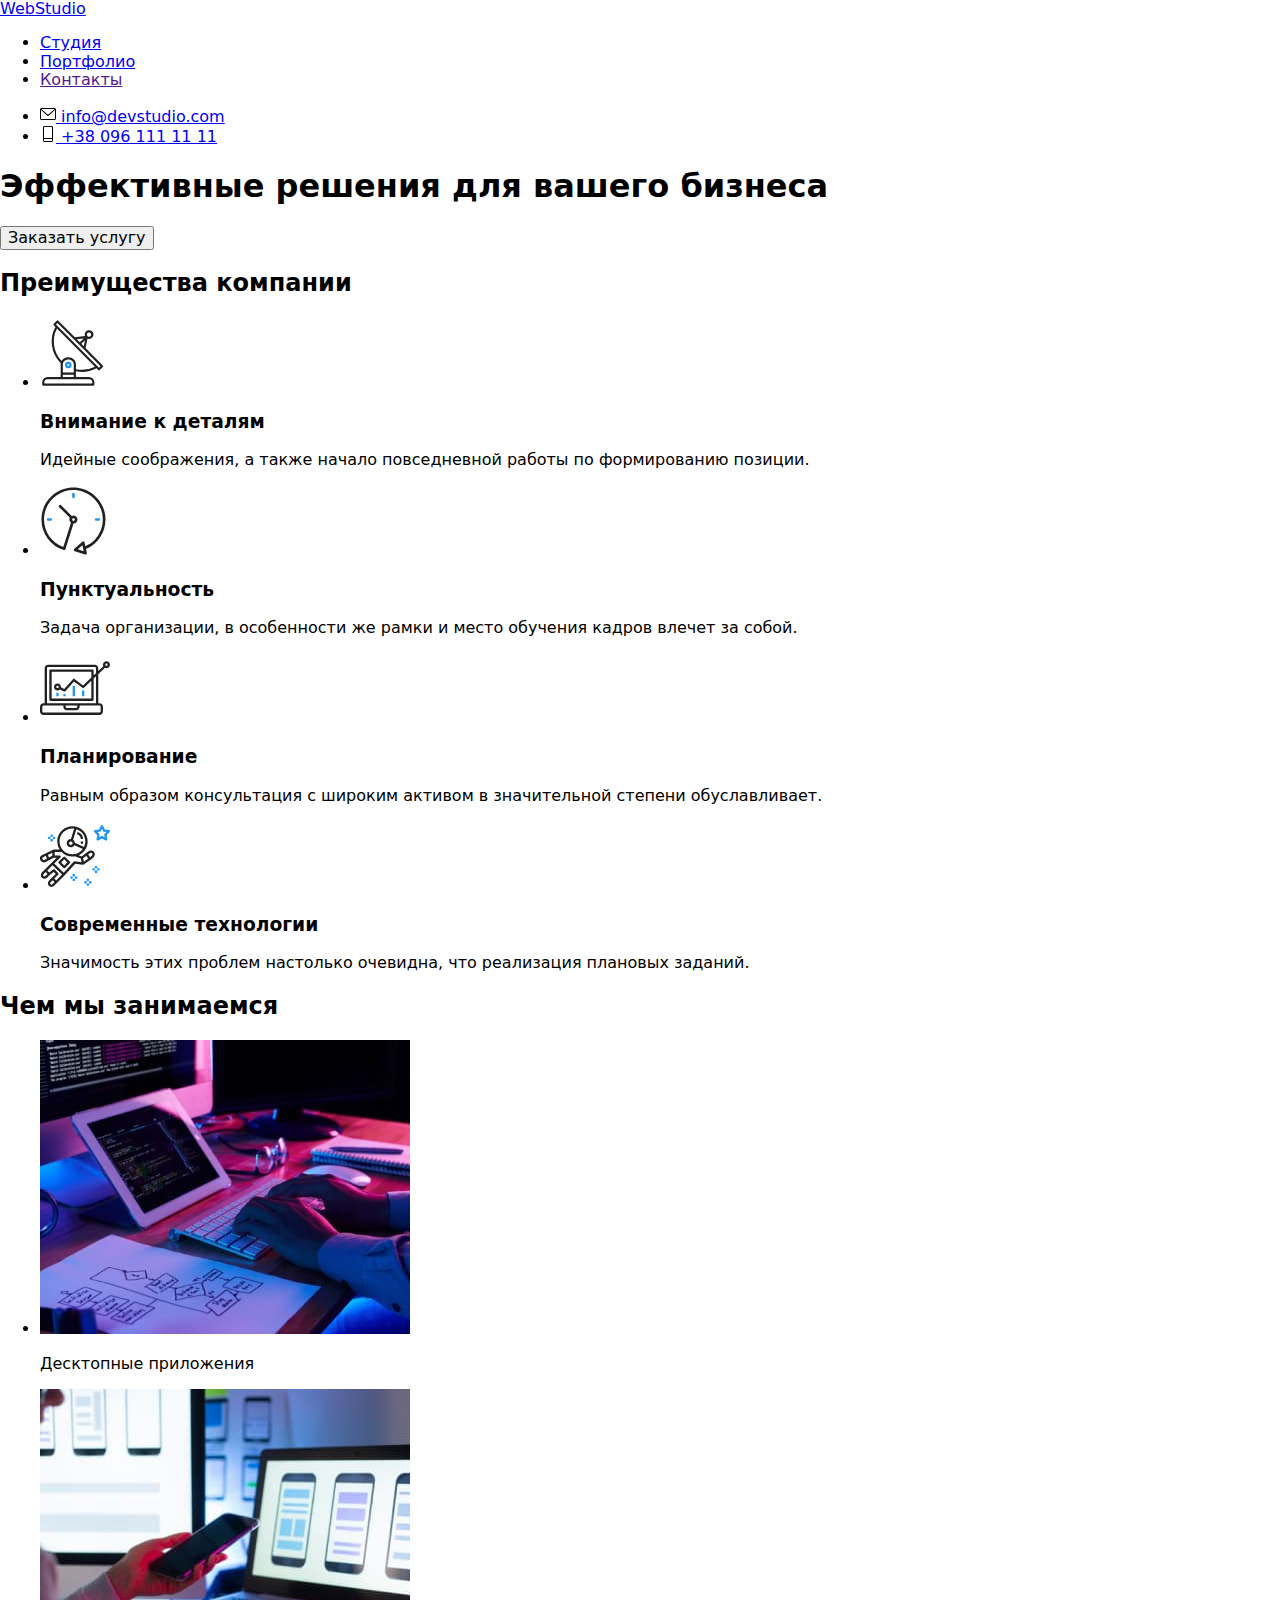
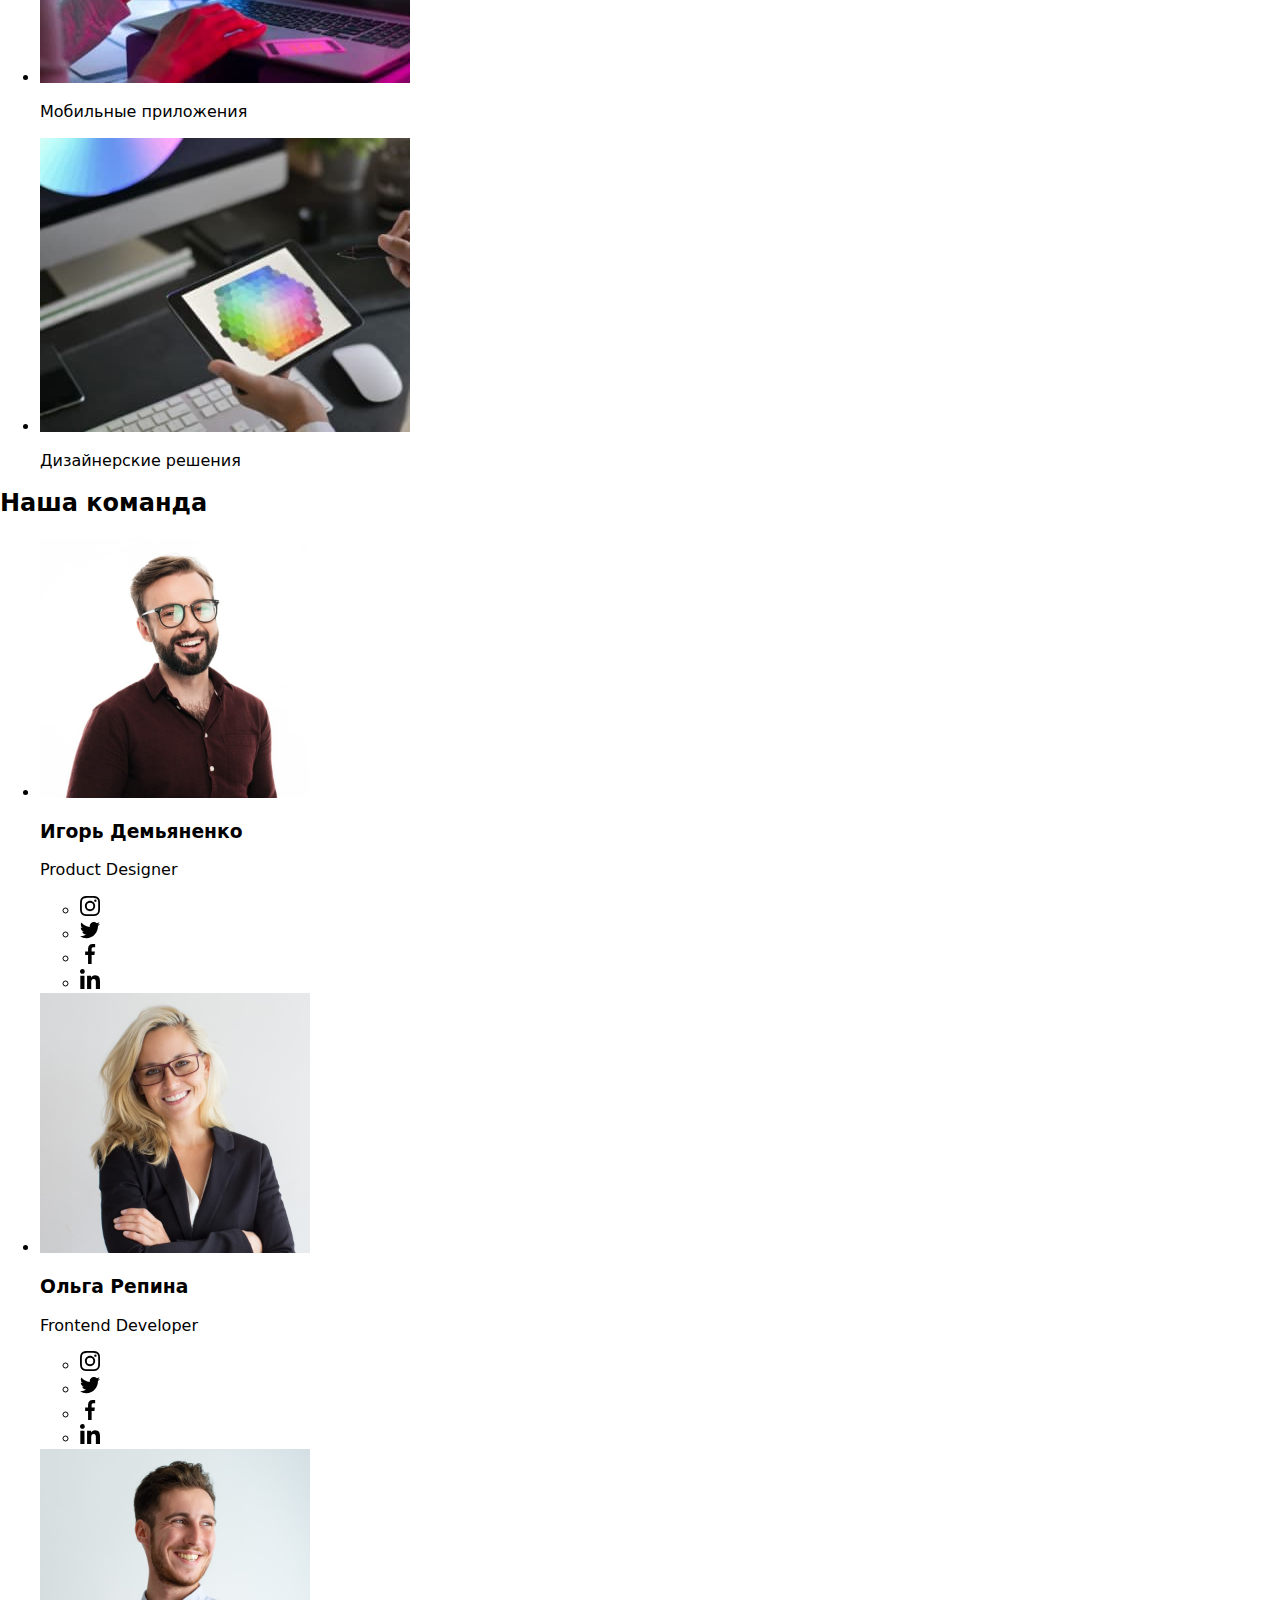
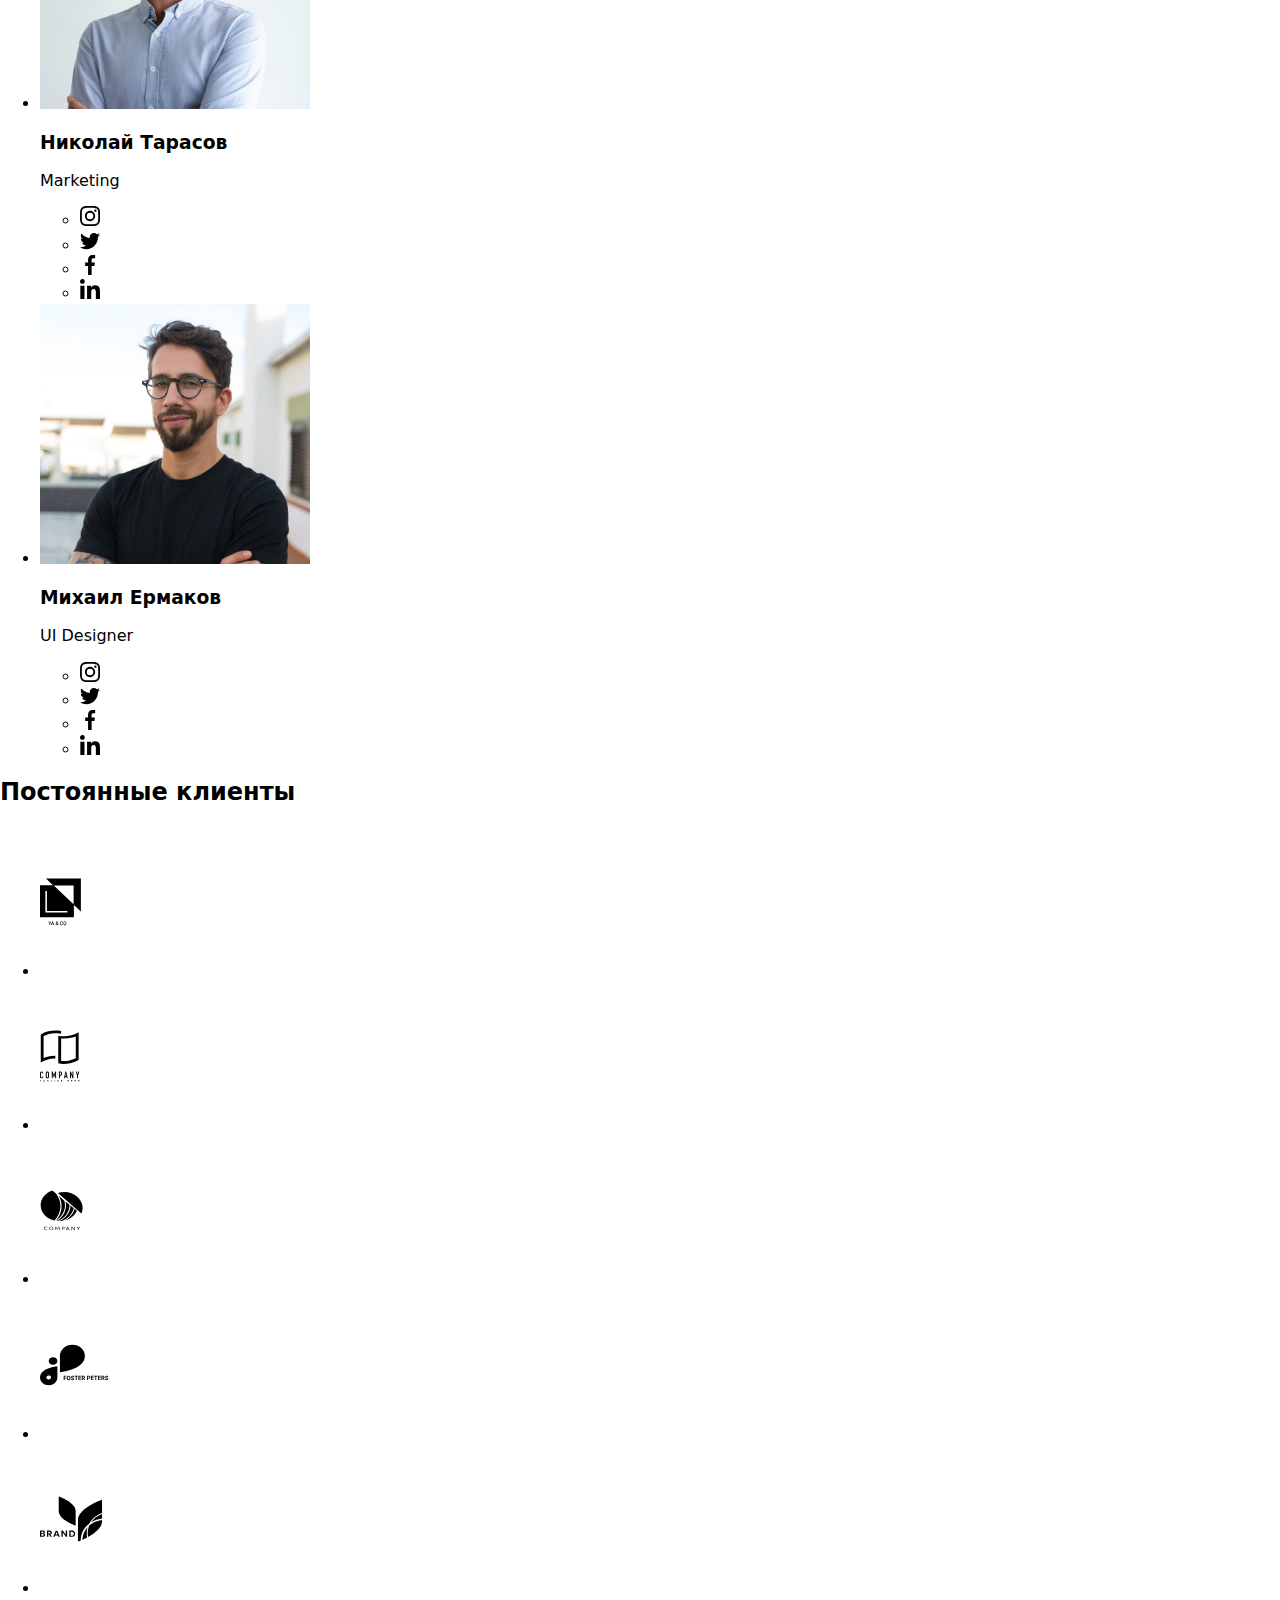
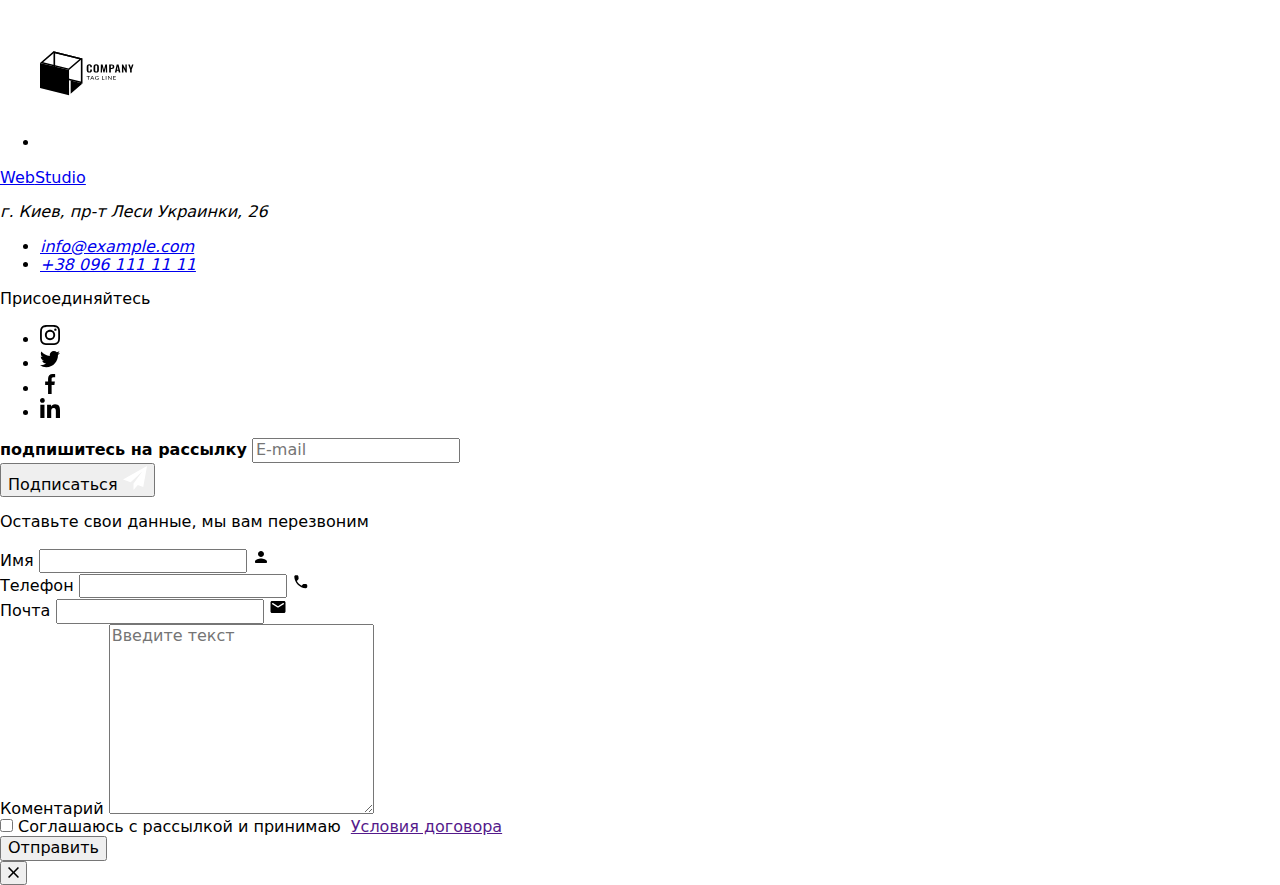
==== commit a018edcc: "ДЗ-7 препроцессоры (header)" ====
--- a/index.html
+++ b/index.html
@@ -8,7 +8,7 @@
     <link href="https://fonts.googleapis.com/css2?family=Raleway:wght@700&family=Roboto:wght@400;500;700;900&display=swap"
      rel="stylesheet">
      <link rel="stylesheet" href="https://cdnjs.cloudflare.com/ajax/libs/modern-normalize/1.1.0/modern-normalize.min.css">
-    <link rel="stylesheet" href="./css/styles.css" />
+     <link rel="stylesheet" href="./dist/css/main.min.css">
  </head>
             
      <body>
@@ -440,50 +440,50 @@
                 <div class="modal">
                         <form class="form">
                             
-                                <p class="modal-title">Оставьте свои данные, мы вам перезвоним</p>
-
-                                <div class="form-field">
-                                    <label for="name"> Имя</label>
-                                    <input type="text" name="name" id="name" class="form-input">
-                                    <svg class="modal-icon" width="18" height="18">
+                                <p class="form__title">Оставьте свои данные, мы вам перезвоним</p>
+
+                                <div class="form__field">
+                                    <label for="name" class="form__label"> Имя</label>
+                                    <input type="text" name="name" id="name" class="form__input">
+                                    <svg class="form__icon" width="18" height="18">
                                         <use href="./images/symbol-defs.svg#icon-person-black"></use>
                                     </svg>
                                 </div>
-                                <div class="form-field">
-                                    <label for="tel">Телефон</label>
-                                    <input type="tel" name="tel" id="tel" class="form-input">
-                                    <svg class="modal-icon" width="18" height="18">
+                                <div class="form__field">
+                                    <label for="tel" class="form__label">Телефон</label>
+                                    <input type="tel" name="tel" id="tel" class="form__input">
+                                    <svg class="form__icon" width="18" height="18">
                                         <use href="./images/symbol-defs.svg#icon-phone-black"></use>
                                     </svg>
                                 </div>
-                                <div class="form-field">
-                                    <label for="email">Почта</label>
-                                    <input type="email" name="email" id="email" class="form-input">
-                                    <svg class="modal-icon" width="18" height="18">
+                                <div class="form__field">
+                                    <label for="email" class="form__label">Почта</label>
+                                    <input type="email" name="email" id="email" class="form__input">
+                                    <svg class="form__icon" width="18" height="18">
                                         <use href="./images/symbol-defs.svg#icon-email-black"></use>
                                     </svg>
                                 </div>
 
-                                <div class="form-field comment-input">
-                                    <label for="comment">Коментарий</label>
-                                    <textarea name="comment" id="comment" cols="30" rows="10" placeholder="Введите текст" class="comment-field"></textarea>
+                                <div class="form__field comment-input">
+                                    <label for="comment" class="form__label">Коментарий</label>
+                                    <textarea name="comment" id="comment" cols="30" rows="10" placeholder="Введите текст" class="form__comment form__input"></textarea>
                                 </div>
 
                                 <div class="policy">
-                                    <label class="policy-label">
+                                    <label class="policy__label">
                                         <input type="checkbox" class="checkbox" name="policy" value="policy">
-                                        <span class="icon"></span>
+                                        <span class="policy__icon"></span>
                                         Соглашаюсь с рассылкой и принимаю&nbsp;
-                                        <a href="" class="policy-link">Условия договора</a>
+                                        <a href="" class="policy__link">Условия договора</a>
                                             
                                     </label>
                                 </div>
                                 
-                                <button type="submit" class="submit-button">Отправить</button>
+                                <button type="submit" class="form__button--submit">Отправить</button>
                         </form>
 
-                    <button data-modal-close class="modal-button">
-                        <svg class="icon-close" width="11" height="11">
+                    <button data-modal-close class="form__button--close">
+                        <svg class="form__icon--close" width="11" height="11">
                             <use href="./images/symbol-defs.svg#icon-close"></use>
                         </svg>
                     </button>
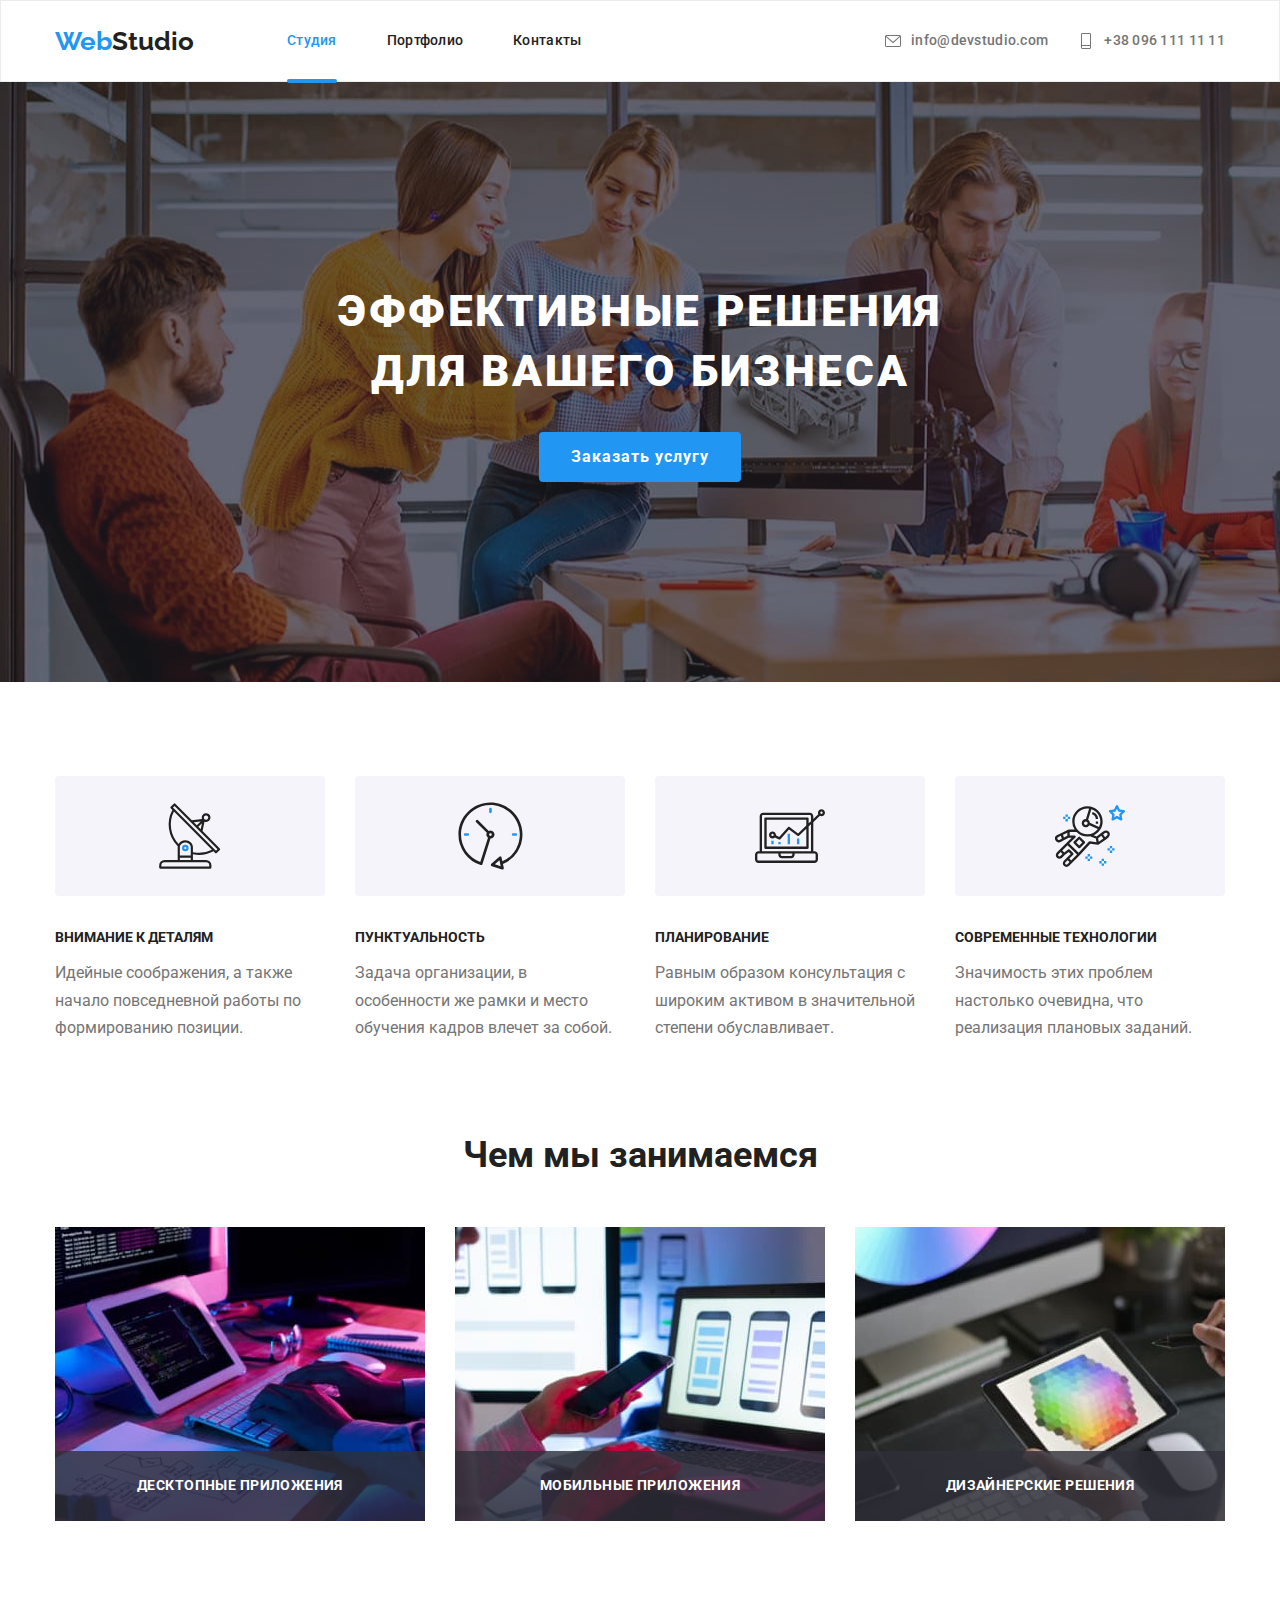
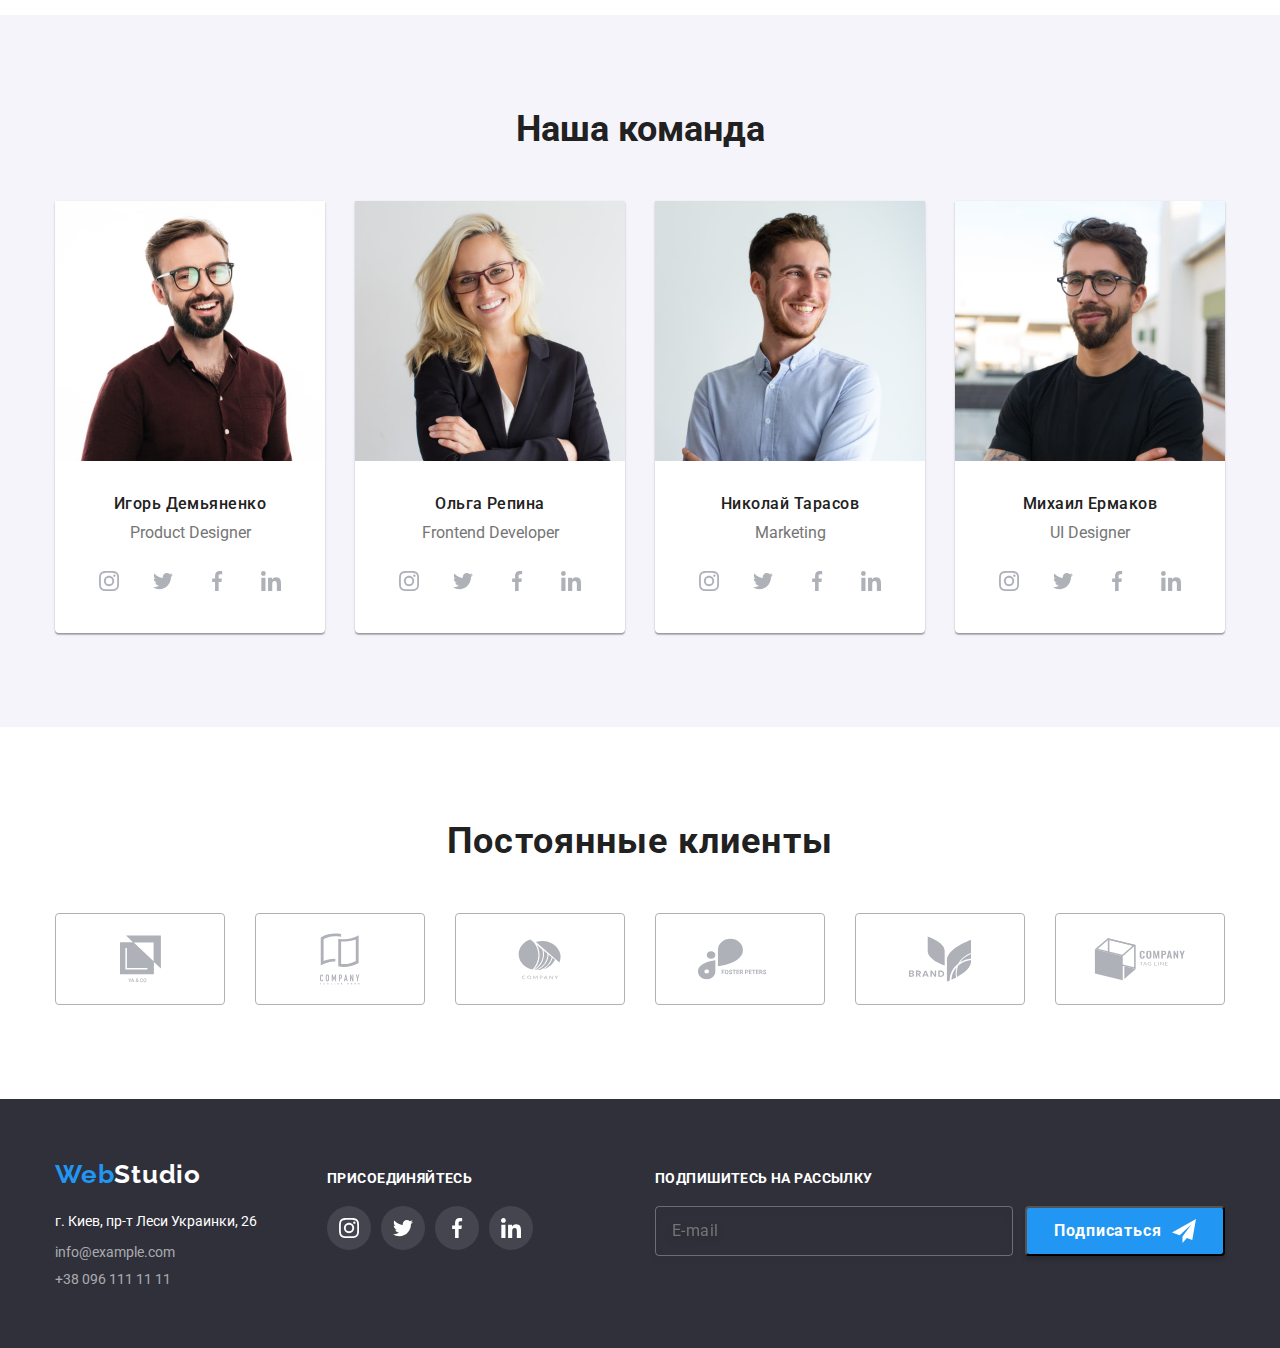
==== commit 3d2e11eb: "Дз 7-с  правками" ====
--- a/index.html
+++ b/index.html
@@ -8,7 +8,7 @@
     <link href="https://fonts.googleapis.com/css2?family=Raleway:wght@700&family=Roboto:wght@400;500;700;900&display=swap"
      rel="stylesheet">
      <link rel="stylesheet" href="https://cdnjs.cloudflare.com/ajax/libs/modern-normalize/1.1.0/modern-normalize.min.css">
-     <link rel="stylesheet" href="./dist/css/main.min.css">
+     <link rel="stylesheet" href="./css/main.min.css">
  </head>
             
      <body>
@@ -67,7 +67,7 @@
                     
                  </section>
 
-            <!--Секция 2: Преимущества компании-->
+            <!--Секция 2: Преимущества компании----->
 
                 <section class="benefits section">
                     
@@ -125,20 +125,20 @@
                     <div class="container">
                             <h2 class="feature__title">Чем мы занимаемся</h2>
                                 <ul class="feature__list list">
-                                    <li class="feature__pct">
+                                    <li class="feature__item">
                                         <div class="feature__card">
                                             <img src="./images/img1.jpg" class="feature__img" alt="картинка" width="370">
                                         
                                             <p class="feature__text">Десктопные приложения</p>
                                         </div>
                                     </li>
-                                    <li class="feature__pct">
+                                    <li class="feature__item">
                                         <div class="feature__card">
                                             <img src="./images/img2.jpg" class="feature__img" alt="картинка" width="370">
                                             <p class="feature__text">Мобильные приложения</p>
                                         </div>
                                     </li>
-                                    <li class="feature__pct">
+                                    <li class="feature__item">
                                         <div class="feature__card">
                                             <img src="./images/img3.jpg" class="feature__img" alt="картинка" width="370">
                                             <p class="feature__text">Дизайнерские решения</p>
@@ -368,7 +368,7 @@
             <footer class="footer">
 
                 <div class="container footer__container">
-                        <div class="footer__footer-contacts">
+                        <div class="footer__contacts">
                             <a class="footer__logo" href="./index.html"> <span class="footer__logo--white">Web</span>Studio</a>
                             <address>
                                 <p class="footer__adress">г. Киев, пр-т Леси Украинки, 26</p>
@@ -471,7 +471,7 @@
 
                                 <div class="policy">
                                     <label class="policy__label">
-                                        <input type="checkbox" class="checkbox" name="policy" value="policy">
+                                        <input type="checkbox" name="policy" value="policy" class="checkbox">
                                         <span class="policy__icon"></span>
                                         Соглашаюсь с рассылкой и принимаю&nbsp;
                                         <a href="" class="policy__link">Условия договора</a>
--- a/css/main.min.css
+++ b/css/main.min.css
@@ -0,0 +1 @@
+*::before,*::after{-webkit-box-sizing:inherit;box-sizing:inherit}* body{color:#757575;background-color:#fff;font-family:Roboto,sans-serif;font-size:16px}.list{list-style:none}.header{border:1px solid #ececec}.header__logo,.header__logo-item{color:#212121;font-family:raleway;font-weight:700;font-size:26px;line-height:1.19;text-decoration:none;padding-top:24px;padding-bottom:24px}.header__logo-item{color:#2196f3}.header__site-nav{display:-webkit-box;display:-ms-flexbox;display:flex;margin-left:93px;margin-top:0px;margin-bottom:0px;padding-left:0px;list-style:none}.site-nav__link{position:relative;-webkit-transition-property:color;transition-property:color;-webkit-transition-duration:250ms;transition-duration:250ms;-webkit-transition-timing-function:cubic-bezier(0.4, 0, 0.2, 1);transition-timing-function:cubic-bezier(0.4, 0, 0.2, 1);display:block;padding-top:32px;padding-bottom:32px;color:#212121;font-weight:500;font-size:14px;line-height:1.14;letter-spacing:.02em;text-decoration:none}.site-nav__link:hover,.site-nav__link:focus{color:#2196f3}.site-nav__link.curent{color:#2196f3}.site-nav__link.curent::after{content:"";display:block;background-color:#2196f3;width:100%;height:4px;border-radius:2px;position:absolute;left:0px;bottom:-2px}.site-nav__item:not(:last-child){margin-right:50px}.header__main-nav{display:-webkit-box;display:-ms-flexbox;display:flex;-webkit-box-align:center;-ms-flex-align:center;align-items:center}.section{padding-top:94px;padding-bottom:94px}.feture{padding-top:0px}.container{width:1200px;padding-left:15px;padding-right:15px;margin-left:auto;margin-right:auto}.page__container{display:-webkit-box;display:-ms-flexbox;display:flex;-webkit-box-pack:justify;-ms-flex-pack:justify;justify-content:space-between}.footer__container{display:-webkit-box;display:-ms-flexbox;display:flex;-webkit-box-align:baseline;-ms-flex-align:baseline;align-items:baseline}.hero{background-image:-webkit-gradient(linear, left top, left bottom, from(rgba(47, 48, 58, 0.4)), to(rgba(47, 48, 58, 0.4))),url(../../images/hero-background.jpg);background-image:linear-gradient(rgba(47, 48, 58, 0.4), rgba(47, 48, 58, 0.4)),url(../../images/hero-background.jpg);max-width:1600px;margin:0 auto;text-align:center;padding-top:200px;padding-bottom:200px;background-size:cover;background-repeat:no-repeat}.hero__title{color:#fff;font-weight:900;font-size:44px;line-height:1.36;text-align:center;letter-spacing:.06em;width:696px;margin-top:0px;margin-bottom:30px;margin-left:auto;margin-right:auto;text-transform:uppercase}.benefits__list{display:-webkit-box;display:-ms-flexbox;display:flex;-webkit-box-pack:center;-ms-flex-pack:center;justify-content:center;margin-top:0px;margin-bottom:0px;padding-left:0px;padding-right:0px}.benefits__item{width:270px}.benefits__item:not(:last-child){margin-right:30px}.benefits__subtitle{color:#212121;margin-top:0px;margin-bottom:10px;font-size:14px;line-height:1.7;text-transform:uppercase}.benefits__text{margin-top:0px;margin-bottom:0px;line-height:1.71}.benefits__icon{display:-webkit-box;display:-ms-flexbox;display:flex;-webkit-box-pack:center;-ms-flex-pack:center;justify-content:center;-webkit-box-align:center;-ms-flex-align:center;align-items:center;width:270px;height:120px;background-color:#f5f4fa;margin-bottom:30px;border-radius:4px}.benefits__title{position:absolute;white-space:nowrap;width:1px;height:1px;overflow:hidden;border:0;padding:0;clip:rect(0 0 0 0);-webkit-clip-path:inset(50%);clip-path:inset(50%);margin:-1px}.portfolio__title{position:absolute;white-space:nowrap;width:1px;height:1px;overflow:hidden;border:0;padding:0;clip:rect(0 0 0 0);-webkit-clip-path:inset(50%);clip-path:inset(50%);margin:-1px}.checkbox{position:absolute;width:1px;height:1px;margin:-1px;border:0;padding:0;clip:rect(0 0 0 0);overflow:hidden}.feature__title{margin-top:0px;margin-bottom:50px;color:#212121;font-weight:700;font-size:36px;line-height:1.16;text-align:center}.feature__list{display:-webkit-box;display:-ms-flexbox;display:flex;margin-top:0px;margin-bottom:0px;padding-left:0px;padding-right:0px}.feature__item{margin-right:30px}.feature__item:nth-last-child(-n+1){margin-right:0px}.feature__img{display:block;max-width:100%;height:auto}.feature__card{position:relative;display:-webkit-box;display:-ms-flexbox;display:flex}.feature__text{display:-webkit-box;display:-ms-flexbox;display:flex;-webkit-box-pack:center;-ms-flex-pack:center;justify-content:center;-webkit-box-align:center;-ms-flex-align:center;align-items:center;position:absolute;bottom:0;background-color:rgba(47,48,58,.8);width:370px;height:70px;margin-top:0px;margin-bottom:0px;width:100%;font-weight:700;font-size:14px;line-height:1.14;letter-spacing:.03em;text-transform:uppercase;color:#fff}.team{background-color:#f5f4fa}.team__title{margin-top:0px;margin-bottom:50px;text-align:center;color:#212121;font-weight:700;font-size:36px;line-height:1.16}.team__list{display:-webkit-box;display:-ms-flexbox;display:flex;-webkit-box-pack:center;-ms-flex-pack:center;justify-content:center;text-align:center;margin-top:0px;margin-bottom:0px;padding-left:0px}.team__item{padding-bottom:30px;-webkit-box-shadow:0px 1px 3px rgba(0,0,0,.12),0px 1px 1px rgba(0,0,0,.14),0px 2px 1px rgba(0,0,0,.2);box-shadow:0px 1px 3px rgba(0,0,0,.12),0px 1px 1px rgba(0,0,0,.14),0px 2px 1px rgba(0,0,0,.2);border-radius:0px 0px 4px 4px;background-color:#fff}.team__item:not(:last-child){margin-right:30px}.team__subtitle{margin-bottom:10px;margin-top:0px;color:#212121;font-weight:500;font-size:16px;line-height:1.18;text-align:center;letter-spacing:.03em}.team__contant{font-weight:400;font-size:16px;line-height:1.18;margin-top:0px;margin-bottom:16px}.team__pct{margin-bottom:30px}.clients__title{margin-top:0px;margin-bottom:50px;font-weight:700;font-size:36px;line-height:1.16;text-align:center;letter-spacing:.03em;color:#212121}.clients__list{display:-webkit-box;display:-ms-flexbox;display:flex;-webkit-box-pack:center;-ms-flex-pack:center;justify-content:center;list-style:none;margin-top:0px;margin-bottom:0px;padding-left:0px}.clients__item{margin-right:30px;margin-top:0px;margin-bottom:0px}.clients__item:last-child{margin-right:0px}.client__link{-webkit-transition-property:border,color;transition-property:border,color;-webkit-transition-duration:250ms;transition-duration:250ms;-webkit-transition-timing-function:cubic-bezier(0.4, 0, 0.2, 1);transition-timing-function:cubic-bezier(0.4, 0, 0.2, 1);display:-webkit-box;display:-ms-flexbox;display:flex;-webkit-box-pack:center;-ms-flex-pack:center;justify-content:center;width:170px;height:92px;left:215px;top:2493px;color:#afb1b8;border:1px solid #afb1b8;border-radius:4px}.client__link:hover,.client__link:focus{border-color:#2196f3;color:#2196f3}.clients-icon{fill:currentColor}.footer{background-color:#2f303a;padding-top:60px;padding-bottom:60px}.footer__adress{color:#fff;font-style:normal;font-weight:400;font-size:14px;line-height:1.7;margin-top:0px;margin-bottom:9px}.footer__logo{color:#fff;display:inline-block;margin-top:0px;margin-bottom:20px;padding-top:0px;padding-bottom:0px;margin-top:0px;font-family:raleway;font-weight:700;font-size:26px;line-height:1.19;letter-spacing:.03em;text-decoration:none}.footer__logo--white{color:#2196f3;margin-top:0px}.social__list{display:-webkit-box;display:-ms-flexbox;display:flex;-webkit-box-pack:center;-ms-flex-pack:center;justify-content:center;padding-left:0px;list-style:none}.social__item+.social__item{margin-left:10px}.social__link{width:44px;height:44px;border-radius:50%;display:-webkit-box;display:-ms-flexbox;display:flex;-webkit-box-align:center;-ms-flex-align:center;align-items:center;-webkit-box-pack:center;-ms-flex-pack:center;justify-content:center;color:#afb1b8;-webkit-transition-property:color,background-color;transition-property:color,background-color;-webkit-transition-duration:250ms;transition-duration:250ms;-webkit-transition-timing-function:cubic-bezier(0.4, 0, 0.2, 1);transition-timing-function:cubic-bezier(0.4, 0, 0.2, 1)}.social__link:hover,.social__link:focus{background-color:#2196f3;color:#fff}.social__icon{fill:currentColor}.footer__social{-webkit-box-pack:center;-ms-flex-pack:center;justify-content:center;margin-right:auto}.footer__social--title{color:#fff;font-weight:700;font-size:14px;line-height:16px;letter-spacing:.03em;text-transform:uppercase;margin-top:0px;margin-bottom:20px}.footer__social--list{display:-webkit-box;display:-ms-flexbox;display:flex;margin-top:0px;margin-bottom:0px;padding-left:0px}.footer__social--link{display:-webkit-box;display:-ms-flexbox;display:flex;-webkit-box-align:center;-ms-flex-align:center;align-items:center;-webkit-box-pack:center;-ms-flex-pack:center;justify-content:center;-webkit-transition-property:background-color;transition-property:background-color;-webkit-transition-duration:250ms;transition-duration:250ms;-webkit-transition-timing-function:cubic-bezier(0.4, 0, 0.2, 1);transition-timing-function:cubic-bezier(0.4, 0, 0.2, 1);width:44px;height:44px;border-radius:50%;cursor:pointer;background-color:rgba(255,255,255,.1)}.footer__social--link:hover,.footer__social--link:focus{background-color:#2196f3}.footer__social--item{-webkit-box-pack:center;-ms-flex-pack:center;justify-content:center;margin-right:auto}.footer__social--item:not(:last-child){margin-right:10px}.footer__social--icon{fill:#fff}.footer__social{-webkit-box-pack:center;-ms-flex-pack:center;justify-content:center;margin-right:auto}.footer__social--title{color:#fff;font-weight:700;font-size:14px;line-height:16px;letter-spacing:.03em;text-transform:uppercase;margin-top:0px;margin-bottom:20px}.footer__social--list{display:-webkit-box;display:-ms-flexbox;display:flex;margin-top:0px;margin-bottom:0px;padding-left:0px}.footer__social--link{display:-webkit-box;display:-ms-flexbox;display:flex;-webkit-box-align:center;-ms-flex-align:center;align-items:center;-webkit-box-pack:center;-ms-flex-pack:center;justify-content:center;-webkit-transition-property:background-color;transition-property:background-color;-webkit-transition-duration:250ms;transition-duration:250ms;-webkit-transition-timing-function:cubic-bezier(0.4, 0, 0.2, 1);transition-timing-function:cubic-bezier(0.4, 0, 0.2, 1);width:44px;height:44px;border-radius:50%;cursor:pointer;background-color:rgba(255,255,255,.1)}.footer__social--link:hover,.footer__social--link:focus{background-color:#2196f3}.footer__social--item{-webkit-box-pack:center;-ms-flex-pack:center;justify-content:center;margin-right:auto}.footer__social--item:not(:last-child){margin-right:10px}.footer__social--icon{fill:#fff}.footer__form{display:-webkit-box;display:-ms-flexbox;display:flex;-webkit-box-align:end;-ms-flex-align:end;align-items:flex-end}.footer__sign{width:358px}.footer__label{display:block;color:#fff;margin-bottom:20px;font-weight:700;font-size:14px;line-height:16px;letter-spacing:.03em;text-transform:uppercase}.footer__input{padding-left:16px;width:358px;height:50px;background-color:rgba(0,0,0,0);border:1px solid rgba(255,255,255,.3);-webkit-box-sizing:border-box;box-sizing:border-box;-webkit-filter:drop-shadow(0px 4px 4px rgba(0, 0, 0, 0.15));filter:drop-shadow(0px 4px 4px rgba(0, 0, 0, 0.15));border-radius:4px;color:#fff}.footer__input::-webkit-input-placeholder{font-size:16px;line-height:1.25;letter-spacing:.03em}.footer__input::-moz-placeholder{font-size:16px;line-height:1.25;letter-spacing:.03em}.footer__input:-ms-input-placeholder{font-size:16px;line-height:1.25;letter-spacing:.03em}.footer__input::-ms-input-placeholder{font-size:16px;line-height:1.25;letter-spacing:.03em}.footer__input::placeholder{font-size:16px;line-height:1.25;letter-spacing:.03em}.product-list{display:-webkit-box;display:-ms-flexbox;display:flex;-ms-flex-wrap:wrap;flex-wrap:wrap;list-style:none;margin-top:0px;margin-bottom:0px;margin-left:0px;padding-left:0px}.product-list__item{width:370px;margin-right:30px;margin-bottom:30px;-webkit-box-sizing:border-box;box-sizing:border-box}.product-list__item:nth-child(3n){margin-right:0px}.product-list__item:nth-last-child(-n+3){margin-bottom:0px}.product-list__pct{max-width:100%;display:block;height:auto;margin:0px}.product-list__label{border-left:1px solid #eee;border-right:1px solid #eee;border-bottom:1px solid #eee;padding-top:20px;padding-bottom:20px;padding-left:24px;padding-right:24px}.product-list__title{color:#212121;font-weight:700;font-size:18px;line-height:2;letter-spacing:.06em;margin-top:0px;margin-bottom:4px}.product-list__text{font-size:16px;line-height:1.87;margin-top:0px;margin-bottom:0px;color:#757575}.product-list__link{list-style:none;text-decoration:none;display:block;-webkit-transition-property:-webkit-box-shadow;transition-property:-webkit-box-shadow;transition-property:box-shadow;transition-property:box-shadow, -webkit-box-shadow;-webkit-transition-duration:250ms;transition-duration:250ms;-webkit-transition-timing-function:cubic-bezier(0.4, 0, 0.2, 1);transition-timing-function:cubic-bezier(0.4, 0, 0.2, 1)}.product-list__link:hover,.product-list__link:focus{background:#fff;-webkit-box-sizing:border-box;box-sizing:border-box;-webkit-box-shadow:0px 1px 1px rgba(0,0,0,.12),0px 4px 4px rgba(0,0,0,.06),1px 4px 6px rgba(0,0,0,.16);box-shadow:0px 1px 1px rgba(0,0,0,.12),0px 4px 4px rgba(0,0,0,.06),1px 4px 6px rgba(0,0,0,.16)}.product-list__thumb{position:relative;overflow:hidden}.product-list__overlay{position:absolute;width:100%;height:100%;bottom:0;background-color:rgba(33,150,243,.9);-webkit-transition-property:visibility,-webkit-transform;transition-property:visibility,-webkit-transform;transition-property:visibility,transform;transition-property:visibility,transform,-webkit-transform;-webkit-transform:translateY(100%);transform:translateY(100%);-webkit-transition-duration:250ms;transition-duration:250ms;-webkit-transition-timing-function:cubic-bezier(0.4, 0, 0.2, 1);transition-timing-function:cubic-bezier(0.4, 0, 0.2, 1);visibility:hidden}.product-list__link:hover .product-list__overlay,.product-list__link:focus .product-list__overlay{-webkit-transform:translateY(0);transform:translateY(0);visibility:visible}.product-list__description{display:-webkit-box;display:-ms-flexbox;display:flex;position:absolute;width:100%;height:100%;margin:0;padding:63px 24px;font-size:18px;line-height:1.55;letter-spacing:.03em;color:#fff}.backdrop{position:fixed;top:0;left:0;width:100%;height:100%;background-color:rgba(0,0,0,.2)}.backdrop.is-hidden{opacity:0;pointer-events:none;visibility:hidden;-webkit-transition-timing-function:cubic-bezier(0.4, 0, 0.2, 1);transition-timing-function:cubic-bezier(0.4, 0, 0.2, 1);-webkit-transition-duration:250ms;transition-duration:250ms}.backdrop.is-hidden .modal{-webkit-transform:translate(-50%, -50%) scale(0.7);transform:translate(-50%, -50%) scale(0.7)}.modal{-webkit-transition-property:scale,-webkit-transform;transition-property:scale,-webkit-transform;transition-property:transform,scale;transition-property:transform,scale,-webkit-transform;-webkit-transition-duration:250ms;transition-duration:250ms;-webkit-animation-timing-function:cubic-bezier(0.4, 0, 0.2, 1);animation-timing-function:cubic-bezier(0.4, 0, 0.2, 1);position:absolute;top:50%;left:50%;-webkit-transform:translate(-50%, -50%) scale(1);transform:translate(-50%, -50%) scale(1);padding:40px;width:528px;min-height:581px;background-color:#fff;background:#fff;-webkit-box-shadow:0px 1px 3px rgba(0,0,0,.12),0px 1px 1px rgba(0,0,0,.14),0px 2px 1px rgba(0,0,0,.2);box-shadow:0px 1px 3px rgba(0,0,0,.12),0px 1px 1px rgba(0,0,0,.14),0px 2px 1px rgba(0,0,0,.2);border-radius:4px}.form__title{margin-top:0px;margin-bottom:12px;font-weight:700;font-size:20px;line-height:1.15;text-align:center;letter-spacing:.03em;color:#212121}.form__field{display:-webkit-box;display:-ms-flexbox;display:flex;-webkit-box-orient:vertical;-webkit-box-direction:normal;-ms-flex-direction:column;flex-direction:column;margin-bottom:10px;position:relative}.form__input{-webkit-transition-property:outline-color,border-color;transition-property:outline-color,border-color;-webkit-transition-duration:250ms;transition-duration:250ms;-webkit-animation-timing-function:cubic-bezier(0.4, 0, 0.2, 1);animation-timing-function:cubic-bezier(0.4, 0, 0.2, 1);margin-top:0px;margin-bottom:0px;padding-left:42px;width:448px;height:40px;border:1px solid rgba(33,33,33,.2);-webkit-box-sizing:border-box;box-sizing:border-box;border-radius:4px}.form__input:focus{border-color:#2196f3;outline-color:#2196f3}.form__label{font-size:12px;line-height:1.16;letter-spacing:.01em;margin-bottom:4px}.form__icon{-webkit-transition-property:fill;transition-property:fill;-webkit-transition-duration:250ms;transition-duration:250ms;-webkit-animation-timing-function:cubic-bezier(0.4, 0, 0.2, 1);animation-timing-function:cubic-bezier(0.4, 0, 0.2, 1);position:absolute;top:50%;left:15px}.form__input:focus+.form__icon{fill:#2196f3}.comment-input::-webkit-input-placeholder{font-weight:400;font-size:14px;line-height:16px;letter-spacing:.01em;color:rgba(117,117,117,.5)}.comment-input::-moz-placeholder{font-weight:400;font-size:14px;line-height:16px;letter-spacing:.01em;color:rgba(117,117,117,.5)}.comment-input:-ms-input-placeholder{font-weight:400;font-size:14px;line-height:16px;letter-spacing:.01em;color:rgba(117,117,117,.5)}.comment-input::-ms-input-placeholder{font-weight:400;font-size:14px;line-height:16px;letter-spacing:.01em;color:rgba(117,117,117,.5)}.comment-input::placeholder{font-weight:400;font-size:14px;line-height:16px;letter-spacing:.01em;color:rgba(117,117,117,.5)}textarea{resize:none}.form__comment{width:448px;height:120px;padding:12px 16px;border:1px solid rgba(33,33,33,.2);-webkit-box-sizing:border-box;box-sizing:border-box;border-radius:4px}.comment-input{margin-bottom:20px}.policy{display:-webkit-box;display:-ms-flexbox;display:flex;-webkit-box-align:center;-ms-flex-align:center;align-items:center;margin-top:0px;margin-bottom:30px}.policy__label{display:-webkit-box;display:-ms-flexbox;display:flex;-webkit-box-align:center;-ms-flex-align:center;align-items:center;margin-left:8px;font-size:14px;line-height:1.71;letter-spacing:.03em}.policy__icon{margin-right:8px;display:inline-block;width:16px;height:15px;border-radius:2px;border:2px solid #212121}.checkbox:checked+.policy__icon{background-color:#2196f3;background-image:url(../../images/icon\ check.svg);background-size:contain;background-origin:border-box;border-color:#2196f3}.checkbox:focus+.policy__icon{border-color:#2196f3}.checkbox:focus+.policy__icon{border-color:#2196f3}.policy__link{color:#2196f3}.header-contacts{display:-webkit-box;display:-ms-flexbox;display:flex;list-style:none;-webkit-box-align:center;-ms-flex-align:center;align-items:center;fill:#757575;margin-top:0px;margin-bottom:0px;padding-left:0px}.mail__link,.tel__link{color:#757575;font-weight:500;font-size:14px;line-height:1.14px;letter-spacing:.02em;text-decoration:none;display:-webkit-box;display:-ms-flexbox;display:flex;-webkit-box-align:center;-ms-flex-align:center;align-items:center;padding-top:32px;padding-bottom:32px;-webkit-transition-property:color;transition-property:color;-webkit-transition-duration:250ms;transition-duration:250ms;-webkit-transition-timing-function:cubic-bezier(0.4, 0, 0.2, 1);transition-timing-function:cubic-bezier(0.4, 0, 0.2, 1)}.mail__link:hover,.mail__link:focus,.tel__link:hover,.tel__link:focus{color:#2196f3}.mail__link__icon:focus,.mail__link__icon:hover,.tel__link__icon:focus,.tel__link__icon:hover{fill:currentColor}.mail{margin-right:30px}.mail__icon{margin-right:10px;fill:currentColor}.tel__icon{margin-right:10px;fill:currentColor}.header{border:1px solid #ececec}.contacts{margin-left:auto}.footer__list{margin-top:0px;margin-bottom:0px;list-style:none;padding-left:0px}.footer__mail--item,.footer__tel--item{display:inline-block;-webkit-transition-property:color;transition-property:color;-webkit-transition-duration:250ms;transition-duration:250ms;-webkit-transition-timing-function:cubic-bezier(0.4, 0, 0.2, 1);transition-timing-function:cubic-bezier(0.4, 0, 0.2, 1);color:rgba(255,255,255,.6);font-style:normal;font-weight:400;font-size:14px;line-height:1.17;text-decoration:none}.footer__mail--item:hover,.footer__mail--item:focus,.footer__tel--item:hover,.footer__tel--item:focus{color:#2196f3}.footer__mail{margin-bottom:9px}.footer__contacts{margin-right:70px}.hero__button{color:#fff;background-color:#2196f3;font-family:Roboto;font-weight:700;font-size:16px;line-height:1.87;letter-spacing:.06em;border-radius:4px;border:none;padding-left:32px;padding-right:32px;padding-top:10px;padding-bottom:10px;cursor:pointer}.footer__button{display:-webkit-box;display:-ms-flexbox;display:flex;-webkit-box-align:center;-ms-flex-align:center;align-items:center;-webkit-box-pack:center;-ms-flex-pack:center;justify-content:center;margin-left:12px;margin-top:0px;margin-bottom:0px;padding:0 0;width:200px;height:50px;font-weight:700;font-size:16px;line-height:1.87;letter-spacing:.06em;color:#fff;background-color:#2196f3;-webkit-box-shadow:0px 4px 4px rgba(0,0,0,.15);box-shadow:0px 4px 4px rgba(0,0,0,.15);border-radius:4px;cursor:pointer}.footer__icon{margin-left:10px}.form__button--submit{display:-webkit-box;display:-ms-flexbox;display:flex;margin-right:auto;margin-left:auto;padding:10px 56px;font-weight:700;font-size:16px;line-height:1.85;letter-spacing:.06em;color:#fff;-webkit-box-shadow:0px 4px 4px rgba(0,0,0,.15);box-shadow:0px 4px 4px rgba(0,0,0,.15);border-radius:4px;background-color:#2196f3;border:none;cursor:pointer}.portfolio__button-link{color:#212121;cursor:pointer;background-color:#f5f4fa;font-family:Roboto;font-weight:500;font-size:16px;line-height:1.62;border-radius:4px;padding-left:22px;padding-right:22px;padding-top:6px;padding-bottom:6px;border:none;-webkit-transition-property:background-color,color,-webkit-box-shadow;transition-property:background-color,color,-webkit-box-shadow;transition-property:background-color,color,box-shadow;transition-property:background-color,color,box-shadow,-webkit-box-shadow;-webkit-transition-duration:250ms;transition-duration:250ms;-webkit-transition-timing-function:cubic-bezier(0.4, 0, 0.2, 1);transition-timing-function:cubic-bezier(0.4, 0, 0.2, 1)}.portfolio__button-link:hover,.portfolio__button-link:focus{color:#fff;background-color:#2196f3;-webkit-box-shadow:0px 3px 1px rgba(0,0,0,.1),0px 1px 2px rgba(0,0,0,.08),0px 2px 2px rgba(0,0,0,.12);box-shadow:0px 3px 1px rgba(0,0,0,.1),0px 1px 2px rgba(0,0,0,.08),0px 2px 2px rgba(0,0,0,.12);border-radius:4px}.portfolio__button-link.curent{color:#fff;background-color:#2196f3}.form__button--close{-webkit-transition-property:fill;transition-property:fill;-webkit-transition-duration:cubic-bezier(0.4, 0, 0.2, 1);transition-duration:cubic-bezier(0.4, 0, 0.2, 1);-webkit-animation-timing-function:cubic-bezier(0.4, 0, 0.2, 1);animation-timing-function:cubic-bezier(0.4, 0, 0.2, 1);position:absolute;top:8px;right:8px;cursor:pointer;margin:0px;padding:0px;width:30px;height:30px;border-radius:50%;background-color:#fff;border:1px solid rgba(0,0,0,.1)}.form__button--close:hover,.form__button--close:focus{fill:#2196f3}.portfolio__button-list{display:-webkit-box;display:-ms-flexbox;display:flex;-webkit-box-pack:center;-ms-flex-pack:center;justify-content:center;list-style:none;margin-top:0px;margin-bottom:50px;padding-left:0px;padding-right:0px}.portfolio__button-item:not(:last-child){margin-right:8px}/*# sourceMappingURL=main.min.css.map */